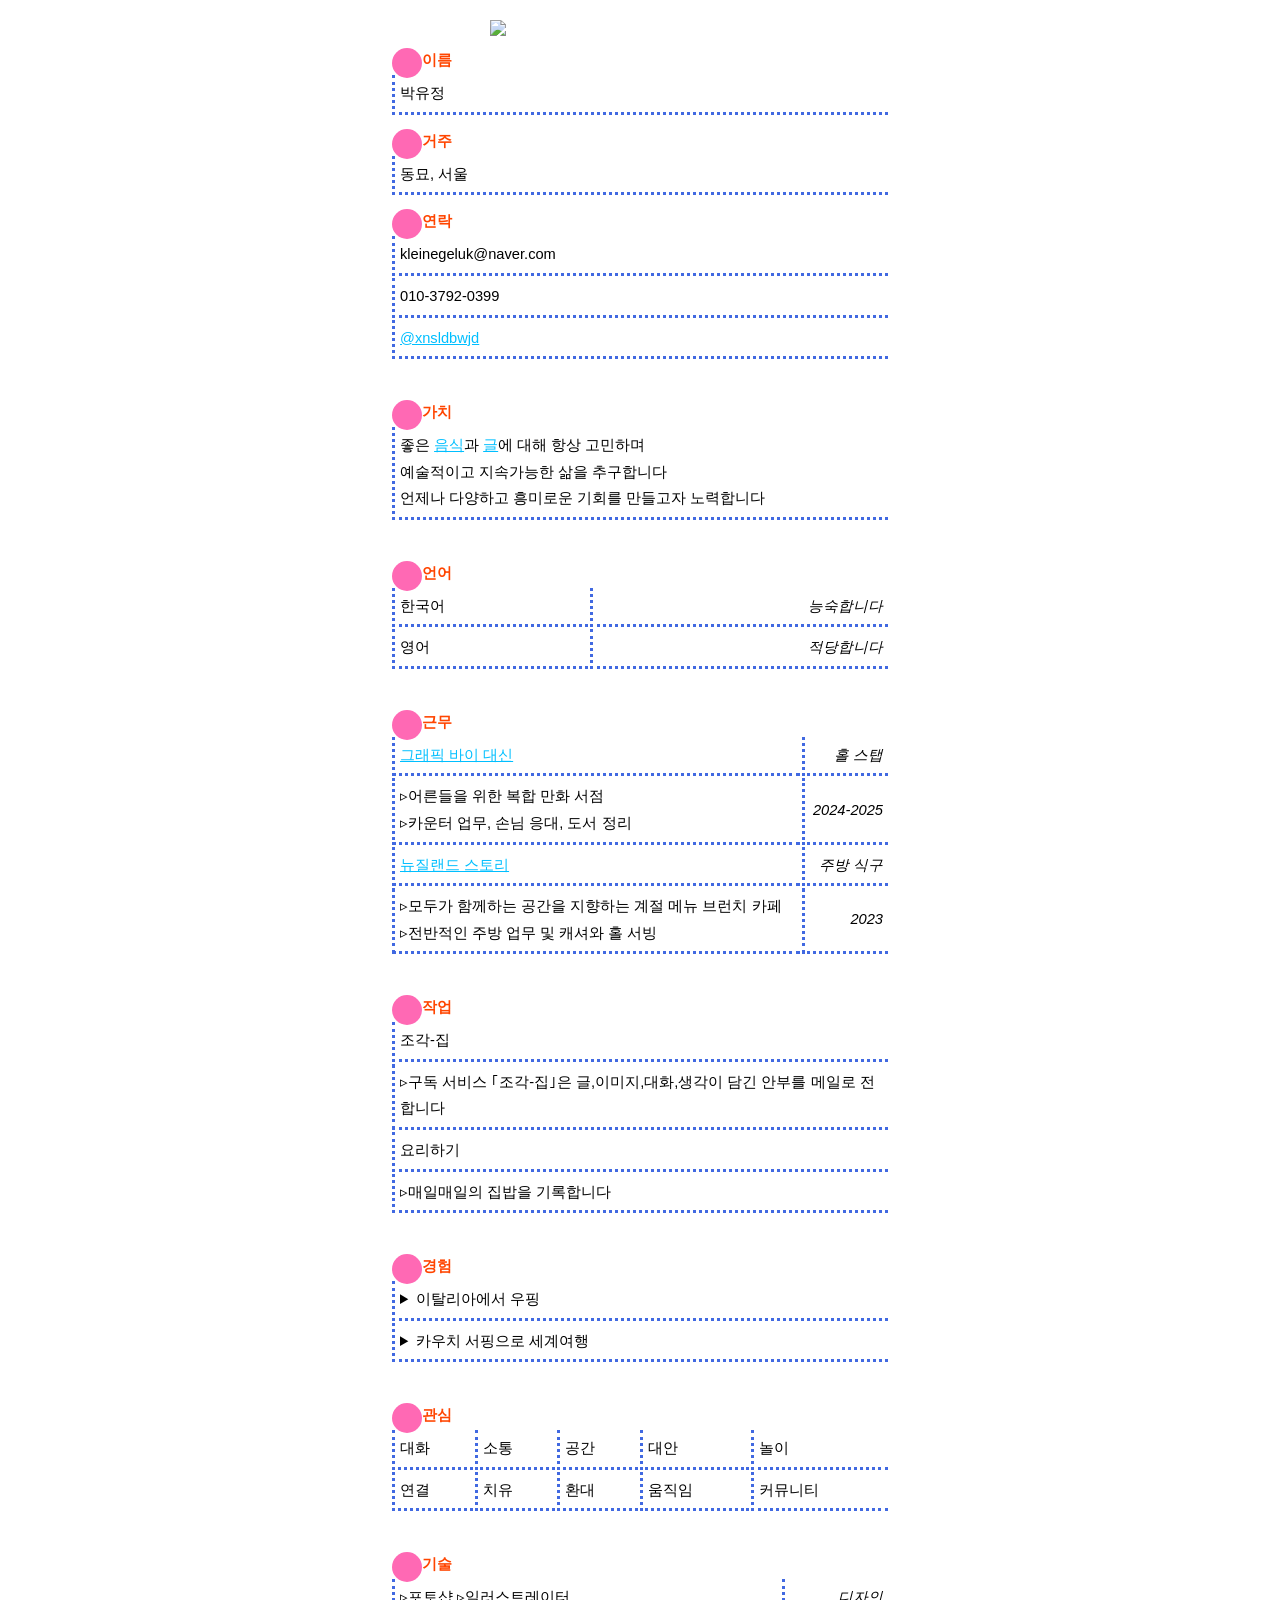
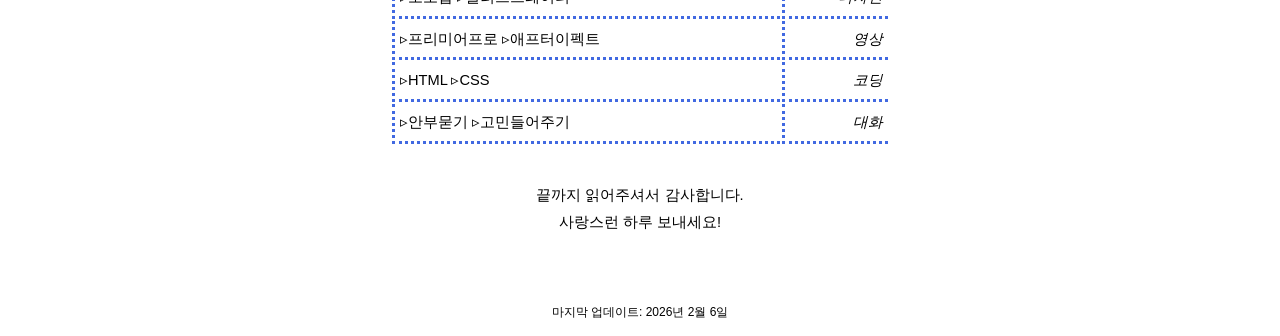
==== index.html @ 6b6a1384 "Add files via upload" ====
<!DOCTYPE html>
        <html>
        <head>
          <meta charset="utf-8">
          <title>CV</title>
          <meta name="description" content="설명">
          <meta name="keywords" content="키워드1, 키워드2">
          <meta property="og:image" content="">
          <meta name="viewport" content="width=device-width, user-scalable=no">
          <link rel="stylesheet" href="style.css">
          <link rel="icon" type="image/png" href="">

        </head>
        <body>

            <img src="https://images.are.na/[base64]">

            <table>
             <thead>
              <th>이름</th>
            </thead>

            <tbody>
              <tr>
                <td>박유정</td></tr>
              </tbody>
            </table>


            <table>
              <thead>
                <th>거주</th>
              </thead>

              <tbody>
                <tr>
                  <td>동묘, 서울</td>
                </tr>
              </tbody>
            </table>

            <table>
             <thead>
              <th>연락</th>
            </thead>

            <tbody>
              <tr>
                <td>kleinegeluk@naver.com</td>
              </tr>
              <tr>
                <td>
                  010-3792-0399
                </td>
              </tr>
              <tr>
                <td><a class="click" href="https://www.instagram.com/xnsldbwjd/">
                @xnsldbwjd</a>
              </td>
            </tr>
          </tbody>
        </table>

        <br>

        <table>
          <thead>
            <th>가치</th>
          </thead>

          <tbody>
            <tr>
              <td>좋은 <a class="click" href="https://www.instagram.com/piecehaus/">음식</a>과 <a class="click" href="https://www.instagram.com/aptx2001/">글</a>에 대해 항상 고민하며<br>
                예술적이고 지속가능한 삶을  추구합니다<br>
              언제나 다양하고 흥미로운 기회를 만들고자 노력합니다</td>
            </tr>
          </tbody>
        </table>

        <br>

        <table>
          <thead>
            <th colspan="2">언어</th>
          </thead>

          <tbody>
            <tr>
              <td>한국어</td>
              <td class="right">능숙합니다</td>
            </tr>
            <tr>
              <td>영어</td>
              <td class="right">적당합니다</td>
            </tr>
          </tbody>
        </table>

        <br>

        <table>
          <thead>
            <th colspan="2">근무</th>
          </thead>

          <tbody>
            <tr>
              <td><a class="click" href="https://map.naver.com/p/entry/place/1706923553?placePath=/home?entry=plt&from=map&fromPanelNum=1&additionalHeight=76&timestamp=202602101320&locale=ko&svcName=map_pcv5&from=map&fromPanelNum=1&additionalHeight=76&timestamp=202601312250&locale=ko&svcName=map_pcv5&searchType=place&lng=127.1438973&lat=37.4778747&c=15.00,0,0,0,dh">그래픽 바이 대신</a></td>
              <td class="right">홀 스탭</td>
            </tr>
            <tr>
              <td>▹어른들을 위한 복합 만화 서점
                <br>▹카운터 업무, 손님 응대, 도서 정리</td>
                <td class="right">2024-2025</td>       
              </tr>

              <tr>
                <td><a class="click" href="https://map.naver.com/p/search/%EB%89%B4%EC%A7%88%EB%9E%9C%EB%93%9C%EC%8A%A4%ED%86%A0%EB%A6%AC?c=15.00,0,0,0,dh"> 뉴질랜드 스토리</a></td>
                <td class="right">주방 식구</td>
              </tr>
              <tr>
                <td>▹모두가 함께하는 공간을 지향하는 계절 메뉴 브런치 카페<br>▹전반적인 주방 업무 및 캐셔와 홀 서빙</td>
                <td class="right">2023</td>       
              </tr>
            </tbody>
          </table>

          <br>

          <table>
            <thead>
              <th colspan="2">작업</th>
            </thead>

            <tbody>
              <tr>
                <td>조각-집</td>
              </tr>
              <tr>
                <td>▹구독 서비스 ｢조각-집｣은 글,이미지,대화,생각이 담긴 안부를 메일로 전합니다
                </td>   
                </tr>

                <tr>
                  <td>요리하기</td>
                </tr>
                <tr>
                  <td>▹매일매일의 집밥을 기록합니다</td>   
                  </tr>
                </tbody>
              </table>

              <br>

              <table>
                <thead>
                  <th>경험</th>
                </thead>

                <tbody>
                  <tr>
                    <td class="click">
                      <details>
                        <summary>이탈리아에서 우핑</summary>
                        <p>우프(Wwoof)는 ‘World Wide Opportunities
                        on Organic Farms’의 약자로, 유기농가 및 친환경적인 삶을 추구하며 전 세계 곳곳의 농가와 자원봉사자를 연결하는 비영리 단체입니다</p>
                        <p>이탈리아의 작은 산간 마을에서 2주간 지내며
                          엔리카 할머니와 함께 유기농 텃밭을 일구고,
                        과일을 재배하고, 마을 여름 축제 준비를 도왔습니다</p>
                        <p>매 끼니 채소를 기반으로 한 아시아 음식을 할머니께
                          보여드렸는데, 자국과는 다른 시각으로 식재료를
                          바라보고 건강하게 활용하는 동양의 요리법에 매번
                        감탄을 하신 모습이 기억에 남습니다</p>
                      </details>
                    </td>
                  </tr>

                  <tr>
                    <td class="click">
                      <details>
                        <summary>카우치 서핑으로 세계여행</summary>
                        <p>카우치 서핑은 현지인의 집에 있는 소파(Couch)에서
                        잠을 청하며 세계를 여행하는 하나의 방식입니다</p>
                        <p>아이슬란드에서의 공부를 마치고
                          네 달간 세계를 여행하며 제가 경험하고자 했던 것은
                          인종, 나이, 성별에 관계없이 세계인들과 연결감을
                          느끼는 것이었습니다
                        </p>
                        <p>뉴욕, LA, 런던, 브리스톨, 베를린, 로마, 제노바 그리고 파리에서 카우치 서핑의 경험을 통해 경제적인 이득보다
                          대가 없는 베풂, 물질적 풍요보다는 사람과 사람 간의
                          순환적인 관계 맺기에 가치를 두는 사람들과 함께 시간을
                        보내며 제 삶에서의 가치관을 정립할 수 있었습니다</p>
                      </details></td>
                    </tr>

                  </tbody>
                </table>

                <br>

                <table>
                  <thead>
                    <th colspan="4">관심</th>
                  </thead>

                  <tbody>
                    <tr>
                      <td>대화</td>
                      <td>소통</td>
                      <td>공간</td>
                      <td>대안</td>
                      <td>놀이</td>
                    </tr>

                    <tr>
                      <td>연결</td>
                      <td>치유</td>
                      <td>환대</td>
                      <td>움직임</td>
                      <td>커뮤니티</td>
                    </tr>

                  </tbody>
                </table>

                <br>

                <table>
                  <thead>
                    <th colspan="5">기술</th>
                  </thead>

                  <tbody>
                    <tr>
                      <td>▹포토샵 ▹일러스트레이터</td>
                      <td class="right">디자인</td>
                    </tr>
                    <tr>
                      <td>▹프리미어프로 ▹애프터이펙트</td>
                      <td class="right">영상</td>
                    </tr>
                    <tr>
                      <td>▹HTML ▹CSS</td>
                      <td class="right">코딩</td>
                    </tr>
                    <tr>
                      <td>▹안부묻기 ▹고민들어주기</td>
                      <td class="right">대화</td>
                    </tr>
                  </tbody>
                </table>

                <br>

                <p class="p2">끝까지 읽어주셔서 감사합니다.<br>사랑스런 하루 보내세요!</p>

                <br><br>

                <footer>마지막 업데이트: 2026년 2월 6일</footer>

            </body>
            </html>
---- style.css ----
* {
  margin: 0;
  padding: 0;
  box-sizing: border-box;
}

body {
  margin-top: 20px;
  font-family: sans-serif;
  font-size: 11pt;
  line-height: 20pt;
}

h1 {
  text-align: center;
  font-size: 13pt;
}

p {
  margin-top: 10px;
}

.p2 {
  text-align: center;
}

table {
  width: 500px;
  margin: auto;
  margin-top: 10px;
  text-align: left;
}

td {
  border-bottom: 3px dotted royalblue;
  border-left: 3px dotted royalblue;
  border-collapse: collapse;
  padding: 5px;
}

th {
  border-left: 30px dotted hotpink;
  line-height: 25px;
  font-weight: bold;
  color: orangered;
}

li {
  margin-left: 20px;
}

footer {
  font-size: 9pt;
  margin: 10px;
  text-align: center;
}

a {
  color: deepskyblue;
}

a:visited {
  color: royalblue;
}

img {
  width: 300px;
  display: block;
  margin: auto;
}

.right {
  text-align: right;
  font-style: italic;
}


.click:hover {
  background-color: DeepSkyBlue;
  color: white;
}


@media screen and (max-width: 704px) {

}
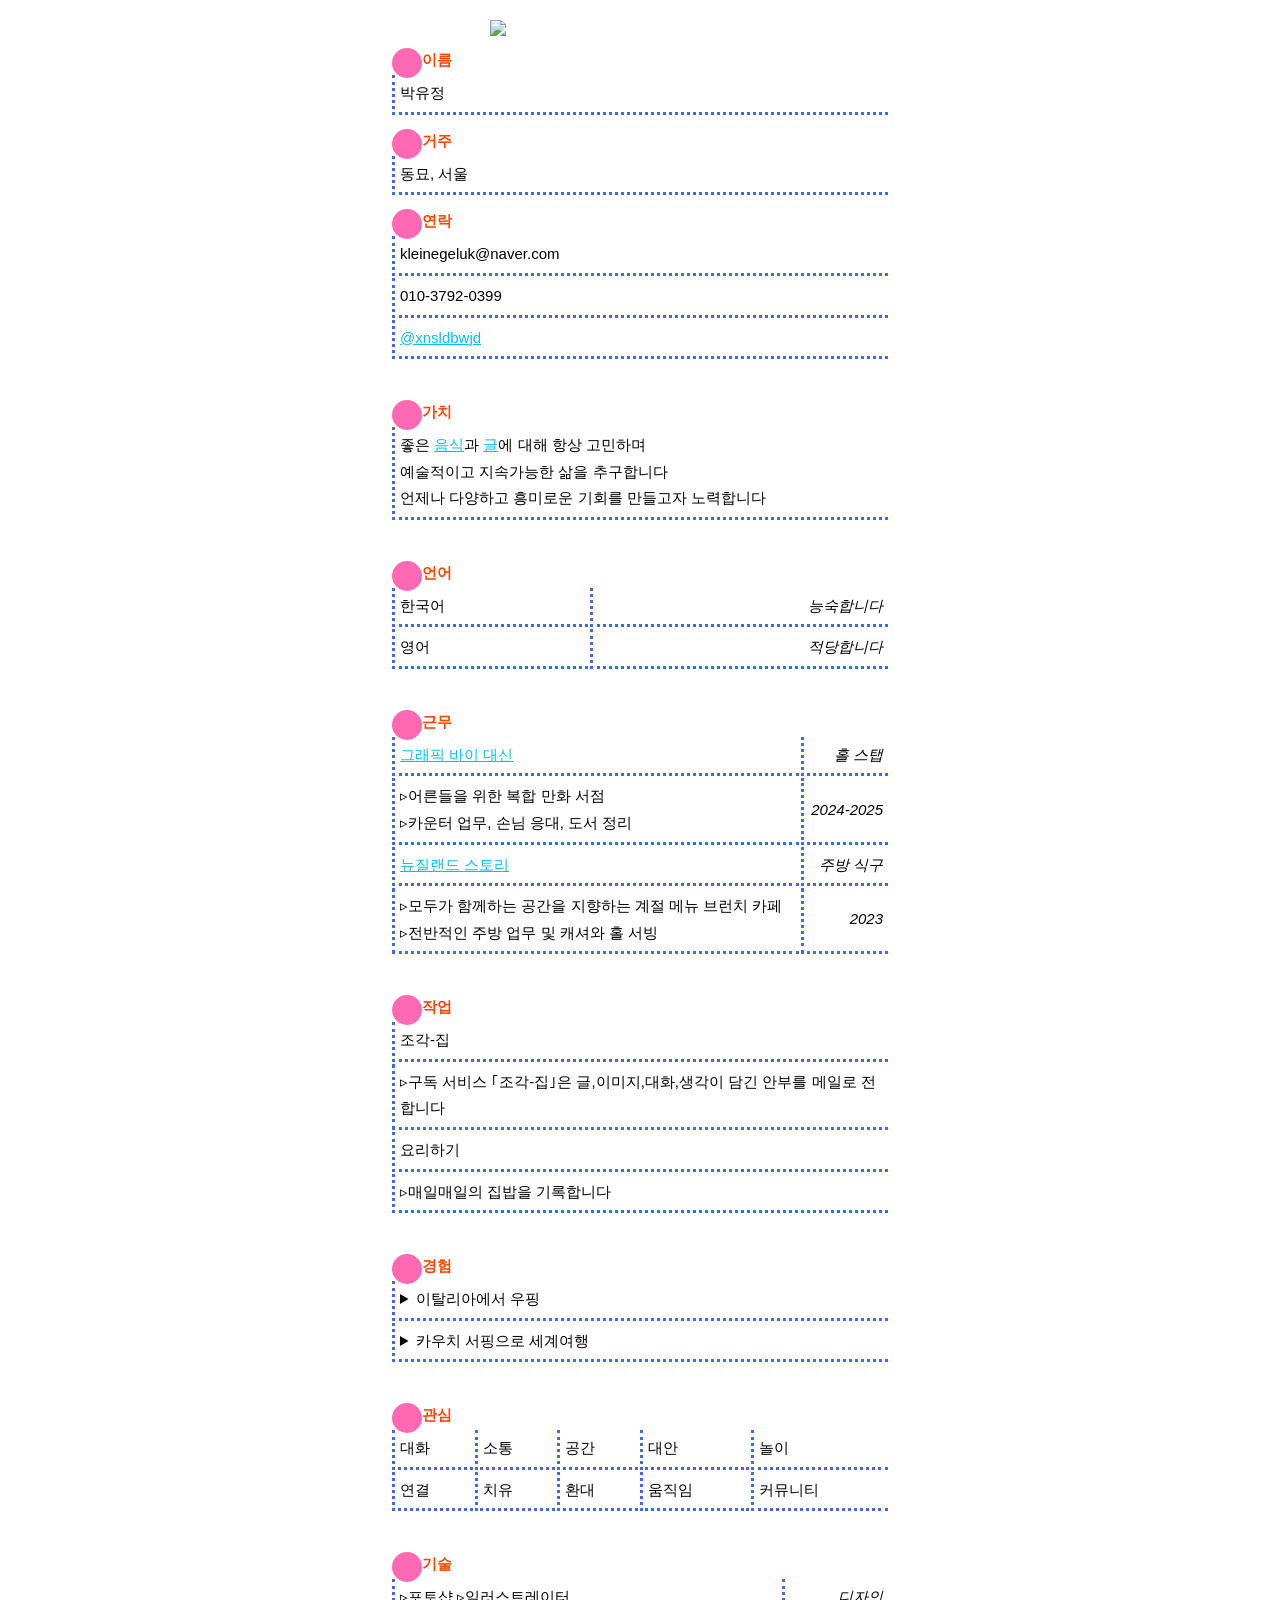
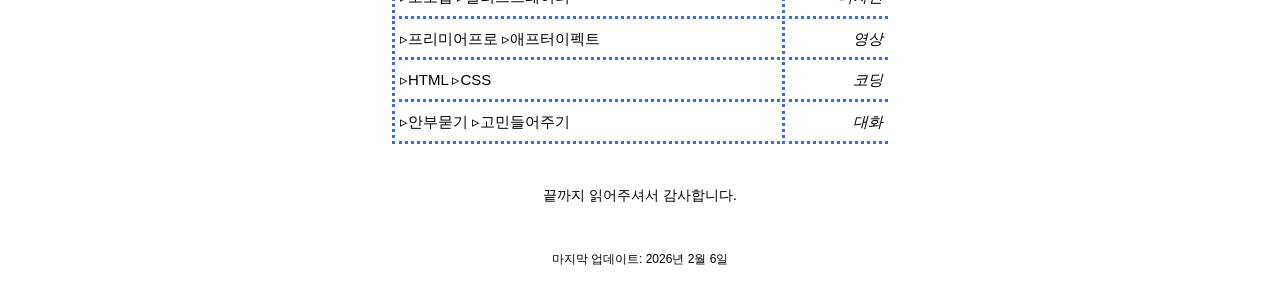
==== commit 7f435c33: "Add files via upload" ====
--- a/index.html
+++ b/index.html
@@ -252,9 +252,9 @@
 
                 <br>
 
-                <p class="p2">끝까지 읽어주셔서 감사합니다.<br>사랑스런 하루 보내세요!</p>
-
-                <br><br>
+                <p class="p2">끝까지 읽어주셔서 감사합니다.</p>
+
+                <br>
 
                 <footer>마지막 업데이트: 2026년 2월 6일</footer>
 
--- a/style.css
+++ b/style.css
@@ -22,6 +22,7 @@
 
 .p2 {
   text-align: center;
+  font-size: 14px;
 }
 
 table {
@@ -36,6 +37,8 @@
   border-left: 3px dotted royalblue;
   border-collapse: collapse;
   padding: 5px;
+  font-size: 15px;
+  list-style: none;
 }
 
 th {
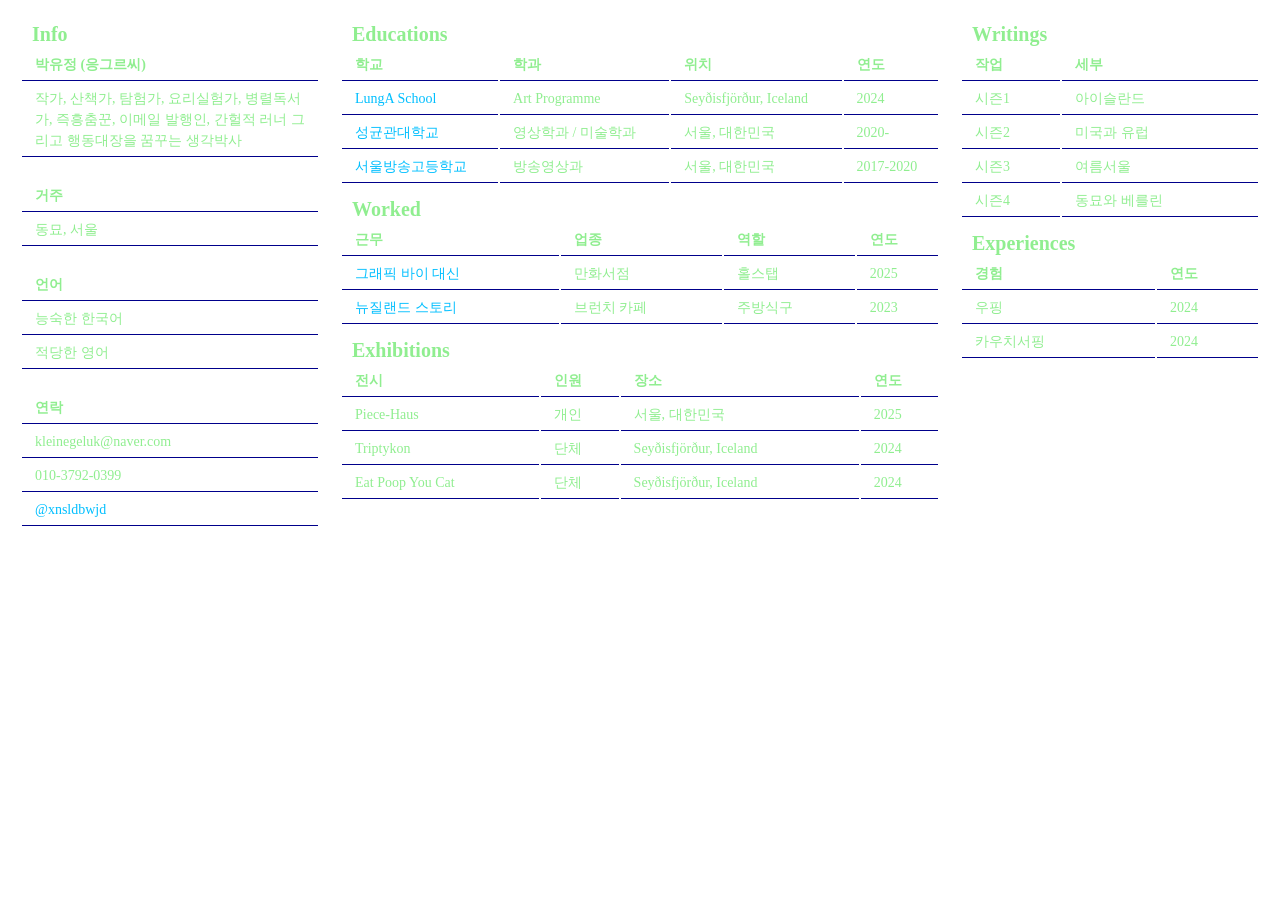
==== commit 03f0a71a: "Add files via upload" ====
--- a/index.html
+++ b/index.html
@@ -1,262 +1,288 @@
-        <!DOCTYPE html>
-        <html>
-        <head>
-          <meta charset="utf-8">
-          <title>CV</title>
-          <meta name="description" content="설명">
-          <meta name="keywords" content="키워드1, 키워드2">
-          <meta property="og:image" content="">
-          <meta name="viewport" content="width=device-width, user-scalable=no">
-          <link rel="stylesheet" href="style.css">
-          <link rel="icon" type="image/png" href="">
-
-        </head>
-        <body>
-
-            <img src="https://images.are.na/[base64]">
-
-            <table>
-             <thead>
-              <th>이름</th>
-            </thead>
-
-            <tbody>
-              <tr>
-                <td>박유정</td></tr>
-              </tbody>
-            </table>
-
-
-            <table>
-              <thead>
-                <th>거주</th>
-              </thead>
-
-              <tbody>
-                <tr>
-                  <td>동묘, 서울</td>
-                </tr>
-              </tbody>
-            </table>
-
-            <table>
-             <thead>
-              <th>연락</th>
-            </thead>
-
-            <tbody>
-              <tr>
-                <td>kleinegeluk@naver.com</td>
-              </tr>
-              <tr>
-                <td>
-                  010-3792-0399
-                </td>
-              </tr>
-              <tr>
-                <td><a class="click" href="https://www.instagram.com/xnsldbwjd/">
-                @xnsldbwjd</a>
-              </td>
-            </tr>
-          </tbody>
-        </table>
-
-        <br>
-
-        <table>
-          <thead>
-            <th>가치</th>
-          </thead>
-
-          <tbody>
-            <tr>
-              <td>좋은 <a class="click" href="https://www.instagram.com/piecehaus/">음식</a>과 <a class="click" href="https://www.instagram.com/aptx2001/">글</a>에 대해 항상 고민하며<br>
-                예술적이고 지속가능한 삶을  추구합니다<br>
-              언제나 다양하고 흥미로운 기회를 만들고자 노력합니다</td>
-            </tr>
-          </tbody>
-        </table>
-
-        <br>
-
-        <table>
-          <thead>
-            <th colspan="2">언어</th>
-          </thead>
-
-          <tbody>
-            <tr>
-              <td>한국어</td>
-              <td class="right">능숙합니다</td>
-            </tr>
-            <tr>
-              <td>영어</td>
-              <td class="right">적당합니다</td>
-            </tr>
-          </tbody>
-        </table>
-
-        <br>
-
-        <table>
-          <thead>
-            <th colspan="2">근무</th>
-          </thead>
-
-          <tbody>
-            <tr>
-              <td><a class="click" href="https://map.naver.com/p/entry/place/1706923553?placePath=/home?entry=plt&from=map&fromPanelNum=1&additionalHeight=76&timestamp=202602101320&locale=ko&svcName=map_pcv5&from=map&fromPanelNum=1&additionalHeight=76&timestamp=202601312250&locale=ko&svcName=map_pcv5&searchType=place&lng=127.1438973&lat=37.4778747&c=15.00,0,0,0,dh">그래픽 바이 대신</a></td>
-              <td class="right">홀 스탭</td>
-            </tr>
-            <tr>
-              <td>▹어른들을 위한 복합 만화 서점
-                <br>▹카운터 업무, 손님 응대, 도서 정리</td>
-                <td class="right">2024-2025</td>       
-              </tr>
-
-              <tr>
-                <td><a class="click" href="https://map.naver.com/p/search/%EB%89%B4%EC%A7%88%EB%9E%9C%EB%93%9C%EC%8A%A4%ED%86%A0%EB%A6%AC?c=15.00,0,0,0,dh"> 뉴질랜드 스토리</a></td>
-                <td class="right">주방 식구</td>
-              </tr>
-              <tr>
-                <td>▹모두가 함께하는 공간을 지향하는 계절 메뉴 브런치 카페<br>▹전반적인 주방 업무 및 캐셔와 홀 서빙</td>
-                <td class="right">2023</td>       
-              </tr>
-            </tbody>
-          </table>
-
-          <br>
-
-          <table>
-            <thead>
-              <th colspan="2">작업</th>
-            </thead>
-
-            <tbody>
-              <tr>
-                <td>조각-집</td>
-              </tr>
-              <tr>
-                <td>▹구독 서비스 ｢조각-집｣은 글,이미지,대화,생각이 담긴 안부를 메일로 전합니다
-                </td>   
-                </tr>
-
-                <tr>
-                  <td>요리하기</td>
-                </tr>
-                <tr>
-                  <td>▹매일매일의 집밥을 기록합니다</td>   
-                  </tr>
-                </tbody>
-              </table>
-
-              <br>
-
-              <table>
-                <thead>
-                  <th>경험</th>
-                </thead>
-
-                <tbody>
-                  <tr>
-                    <td class="click">
-                      <details>
-                        <summary>이탈리아에서 우핑</summary>
-                        <p>우프(Wwoof)는 ‘World Wide Opportunities
-                        on Organic Farms’의 약자로, 유기농가 및 친환경적인 삶을 추구하며 전 세계 곳곳의 농가와 자원봉사자를 연결하는 비영리 단체입니다</p>
-                        <p>이탈리아의 작은 산간 마을에서 2주간 지내며
-                          엔리카 할머니와 함께 유기농 텃밭을 일구고,
-                        과일을 재배하고, 마을 여름 축제 준비를 도왔습니다</p>
-                        <p>매 끼니 채소를 기반으로 한 아시아 음식을 할머니께
-                          보여드렸는데, 자국과는 다른 시각으로 식재료를
-                          바라보고 건강하게 활용하는 동양의 요리법에 매번
-                        감탄을 하신 모습이 기억에 남습니다</p>
-                      </details>
-                    </td>
-                  </tr>
-
-                  <tr>
-                    <td class="click">
-                      <details>
-                        <summary>카우치 서핑으로 세계여행</summary>
-                        <p>카우치 서핑은 현지인의 집에 있는 소파(Couch)에서
-                        잠을 청하며 세계를 여행하는 하나의 방식입니다</p>
-                        <p>아이슬란드에서의 공부를 마치고
-                          네 달간 세계를 여행하며 제가 경험하고자 했던 것은
-                          인종, 나이, 성별에 관계없이 세계인들과 연결감을
-                          느끼는 것이었습니다
-                        </p>
-                        <p>뉴욕, LA, 런던, 브리스톨, 베를린, 로마, 제노바 그리고 파리에서 카우치 서핑의 경험을 통해 경제적인 이득보다
-                          대가 없는 베풂, 물질적 풍요보다는 사람과 사람 간의
-                          순환적인 관계 맺기에 가치를 두는 사람들과 함께 시간을
-                        보내며 제 삶에서의 가치관을 정립할 수 있었습니다</p>
-                      </details></td>
-                    </tr>
-
-                  </tbody>
-                </table>
-
-                <br>
-
-                <table>
-                  <thead>
-                    <th colspan="4">관심</th>
-                  </thead>
-
-                  <tbody>
-                    <tr>
-                      <td>대화</td>
-                      <td>소통</td>
-                      <td>공간</td>
-                      <td>대안</td>
-                      <td>놀이</td>
-                    </tr>
-
-                    <tr>
-                      <td>연결</td>
-                      <td>치유</td>
-                      <td>환대</td>
-                      <td>움직임</td>
-                      <td>커뮤니티</td>
-                    </tr>
-
-                  </tbody>
-                </table>
-
-                <br>
-
-                <table>
-                  <thead>
-                    <th colspan="5">기술</th>
-                  </thead>
-
-                  <tbody>
-                    <tr>
-                      <td>▹포토샵 ▹일러스트레이터</td>
-                      <td class="right">디자인</td>
-                    </tr>
-                    <tr>
-                      <td>▹프리미어프로 ▹애프터이펙트</td>
-                      <td class="right">영상</td>
-                    </tr>
-                    <tr>
-                      <td>▹HTML ▹CSS</td>
-                      <td class="right">코딩</td>
-                    </tr>
-                    <tr>
-                      <td>▹안부묻기 ▹고민들어주기</td>
-                      <td class="right">대화</td>
-                    </tr>
-                  </tbody>
-                </table>
-
-                <br>
-
-                <p class="p2">끝까지 읽어주셔서 감사합니다.</p>
-
-                <br>
-
-                <footer>마지막 업데이트: 2026년 2월 6일</footer>
-
-            </body>
-            </html>+<!DOCTYPE html>
+<html>
+<head>
+<meta charset="utf-8">
+<title>CV</title>
+<meta name="description" content="설명">
+<meta name="keywords" content="키워드1, 키워드2">
+<meta property="og:image" content="">
+<meta name="viewport" content="width=device-width, user-scalable=no">
+<link rel="stylesheet" href="style.css">
+<link rel="icon" type="image/png" href="">
+</head>
+
+<body>
+
+<!--<div class="bg-video">
+<video class="bg-video__content" autoplay muted loop>
+  <source src="https://attachments.are.na/43748799/00027f2a1a9f76fadf2481157d3ecc4c.mov?1771522492" type="video/mp4"/>
+</video>
+</div>-->
+
+<div class="wrapper">
+
+
+<!--<div class="section">
+<div class="content">
+<table id="info">
+<tbody>
+<tr class="bold">
+  <td>박유정</td>
+</tr>
+<tr>
+	<td>응그르씨는 작가, 산책가, 탐험가, 요리실험가, 병렬독서가, 즉흥춤꾼, 이메일 발행인, 간헐적 러너 그리고 행동대장을 꿈꾸는 생각박사이다.</td>
+</tr>
+</tbody>
+</table>
+</div>
+</div>-->
+
+
+<div class="section">
+<div class="content">
+<table id="info">
+<thead>
+<th colspan="3">Info</th>
+</thead>
+<tbody>
+<tr>
+	<td class="bold">박유정 (응그르씨)</td>
+</tr>
+<tr>
+	<td>작가, 산책가, 탐험가, 요리실험가, 병렬독서가, 즉흥춤꾼, 
+	이메일 발행인, 간헐적 러너 그리고 행동대장을 꿈꾸는 생각박사 
+	</td>
+</tr>
+<tr class="bold">
+  <td><br>거주</td>
+</tr>
+<tr>
+	<td>동묘, 서울</td>
+</tr>
+<tr class="bold">
+  <td><br>언어</td>
+</tr>
+<tr>
+	<td>능숙한 한국어</td>
+</tr>
+<tr>
+<td>적당한 영어</td>
+</tr>
+<tr class="bold">
+  <td><br>연락</td>
+</tr>
+<tr>
+	<td>kleinegeluk@naver.com</td>
+</tr>
+<tr>
+	<td>010-3792-0399</td>
+</tr>
+<tr>
+	<td><a class="click" href="https://www.instagram.com/xnsldbwjd/">@xnsldbwjd</a></td>
+</tr>
+
+</tbody>
+</table>
+</div>
+</div>
+
+
+<div class="section">
+<div class="section">
+<div class="content">
+	<table id="education">
+<thead>
+  <th colspan="4">Educations</th>
+</thead>
+
+<tbody>
+	<tr class="bold">
+		<td>학교</td>
+		<td>학과</td>
+		<td>위치</td>
+		<td>연도</td>
+	</tr>
+  <tr>
+    <td><a class="click" href="https://www.lungaschool.is/en">LungA School</a></td>
+    <td>Art Programme</td>
+    <td>Seyðisfjörður, Iceland</td>
+    <td>2024</td>
+  </tr>
+
+    <tr>
+      <td><a class="click" href="https://www.skku.edu/skku/index.do"> 성균관대학교</a></td>
+      <td>영상학과 / 미술학과</td>
+      <td>서울, 대한민국</td>
+      <td>2020-</td>
+
+    <tr>
+      <td><a class="click" href="https://seb.sen.hs.kr/index.do"> 서울방송고등학교</a></td>
+      <td>방송영상과</td>
+      <td>서울, 대한민국</td>
+      <td>2017-2020</td> 
+    </tr>
+  </tbody>
+	</table>
+</div>
+</div>
+
+<div class="section">
+<div class="content">
+<table id="work">
+<thead>
+	<th colspan="4">Worked</th>
+</thead>
+<tbody>
+	<tr class="bold">
+		<td>근무</td>
+		<td>업종</td>
+		<td>역할</td>
+		<td>연도</td>
+	</tr>
+	<tr>
+		<td><a class="click" href="https://map.naver.com/p/entry/place/1706923553?placePath=/home?entry=plt&from=map&fromPanelNum=1&additionalHeight=76&timestamp=202602101320&locale=ko&svcName=map_pcv5&from=map&fromPanelNum=1&additionalHeight=76&timestamp=202601312250&locale=ko&svcName=map_pcv5&searchType=place&lng=127.1438973&lat=37.4778747&c=15.00,0,0,0,dh">그래픽 바이 대신</a></td>
+		<td>만화서점</td>
+		<td>홀스탭</td>
+		<td>2025</td>
+	</tr>
+	<tr>
+		<td><a class="click" href="https://map.naver.com/p/search/%EB%89%B4%EC%A7%88%EB%9E%9C%EB%93%9C%EC%8A%A4%ED%86%A0%EB%A6%AC?c=15.00,0,0,0,dh"> 뉴질랜드 스토리</a></td>
+		<td>브런치 카페</td>
+		<td>주방식구</td>
+		<td>2023</td>
+	</tr>
+</tbody>
+</table>
+</div>	
+</div>
+
+
+<div class="content">
+<table id="exhibition">
+<thead>
+<th colspan="4">Exhibitions</th>
+</thead>
+<tbody>
+<tr class="bold">
+  <td>전시</td>
+  <td>인원</td>
+  <td>장소</td>
+  <td>연도</td>
+</tr>
+<tr>
+  <td>Piece-Haus</td>
+  <td>개인</td>
+  <td>서울, 대한민국</td>
+  <td>2025</td>
+</tr>
+<tr>
+  <td>Triptykon</td>
+  <td>단체</td>
+  <td>Seyðisfjörður, Iceland</td>
+  <td>2024</td>
+</tr>
+<tr>
+  <td>Eat Poop You Cat</td>
+  <td>단체</td>
+  <td>Seyðisfjörður, Iceland</td>
+  <td>2024</td>
+</tr>
+
+</tbody>
+</table>
+</div>
+</div>
+
+<div class="section">
+<div class="section">
+<div class="content">
+<table id="write">
+<thead>
+<th colspan="3">Writings</th>
+</thead>	
+<tbody>
+<tr class="bold">
+	<td>작업</td>
+	<td>세부</td>
+</tr>
+<tr>
+	<td>시즌1</td>
+	<td>아이슬란드</td>
+</tr>
+<tr>
+	<td>시즌2</td>
+	<td>미국과 유럽</td>
+</tr>
+<tr>
+	<td>시즌3</td>
+	<td>여름서울</td>
+</tr>
+<tr>
+	<td>시즌4</td>
+	<td>동묘와 베를린</td>
+</tr>
+</tbody>
+</table>
+</div>
+</div>
+
+
+<div class="section">
+<div class="content">
+<table id="experience">
+<thead>
+<th colspan="2">Experiences</th>
+</thead>
+<tbody>
+<tr class="bold">
+  <td>경험</td>
+  <td>연도</td>
+</tr>
+<tr>
+  <td>우핑</td>
+  <td>2024</td>
+</tr>
+<tr>
+  <td>카우치서핑</td>
+  <td>2024</td>
+</tr>
+</tbody>
+</table>
+</div>
+</div>
+
+</div>
+
+
+
+
+<!--
+<div class="section">
+<div class="content">
+<table id="experience">
+<thead>
+<th colspan="2">Language</th>
+</thead>
+<tbody>
+<tr class="bold">
+  <td>언어</td>
+  <td>숙련도</td>
+</tr>
+<tr>
+  <td>한국어</td>
+  <td>능숙합니다</td>
+</tr>
+<tr>
+  <td>영어</td>
+  <td>적당합니다</td>
+</tr>
+</tbody>
+</table>
+</div>
+</div>-->
+
+</div>
+
+
+</body>
+</html>
--- a/style.css
+++ b/style.css
@@ -4,72 +4,114 @@
   box-sizing: border-box;
 }
 
+
 body {
-  margin-top: 20px;
-  font-family: sans-serif;
-  font-size: 11pt;
-  line-height: 20pt;
+  font-family: "Avenir";
+  font-size: 15pt;
+  color: lightgreen;
+  line-height: 18pt;
+  text-align: left;
+  background-image: url("https://d2w9rnfcy7mm78.cloudfront.net/43741714/original_1186b8f9703f110cfa4ad9c5343ff6d5.jpg?1771510758?bc=0");
+  background-size: auto;
+  background-repeat: no-repeat;
 }
 
 h1 {
-  text-align: center;
-  font-size: 13pt;
+  padding: 20px;
+  font-size: 15px;
+  font-weight: 300;
+  line-height: 1.5;
+  color: white;
 }
 
 p {
   margin-top: 10px;
 }
 
+/*.bg-video {
+  position: absolute;
+  top: 0;
+  left: 0;
+  height: 100%;
+  width: 100%;
+  z-index: -1;
+  opacity: 100;
+}
+
+.bg-video__content {
+  height: 100%;
+  width: 100%;
+  object-fit: cover;
+}*/
+
 .p2 {
   text-align: center;
   font-size: 14px;
 }
 
+.bold {
+  font-weight: bold;
+}
+
+.white {
+  color: transparent;
+}
+
+.wrapper {
+    display: grid; /*.grid였음*/
+    position: absolute;
+    top: 20px;
+    left: 0;
+    right: 0;
+    bottom: 20px;
+    grid-template-columns: 1fr 2fr 1fr;
+    gap: 20px;
+    padding: 0 20px;
+}
+
+.section {
+  display: flex;
+  flex-direction: column;
+  margin-bottom: 10px;
+}
+
+.title {
+  color: white;
+  background-color: lightgreen;
+}
+
 table {
-  width: 500px;
+  width: 100%;
   margin: auto;
-  margin-top: 10px;
-  text-align: left;
+  text-align: left;;
 }
 
 td {
-  border-bottom: 3px dotted royalblue;
-  border-left: 3px dotted royalblue;
+  border-bottom: 1px solid darkblue;
   border-collapse: collapse;
   padding: 5px;
-  font-size: 15px;
-  list-style: none;
+  line-height: 1.5;
+  font-size: 14px;
+  padding-left: 13px;
 }
 
 th {
-  border-left: 30px dotted hotpink;
+  padding-left: 10px;
   line-height: 25px;
   font-weight: bold;
-  color: orangered;
 }
 
 li {
   margin-left: 20px;
 }
 
-footer {
-  font-size: 9pt;
-  margin: 10px;
-  text-align: center;
-}
-
 a {
+  text-decoration: none;
   color: deepskyblue;
 }
 
 a:visited {
-  color: royalblue;
-}
-
-img {
-  width: 300px;
-  display: block;
-  margin: auto;
+  color: deepskyblue;
 }
 
 .right {
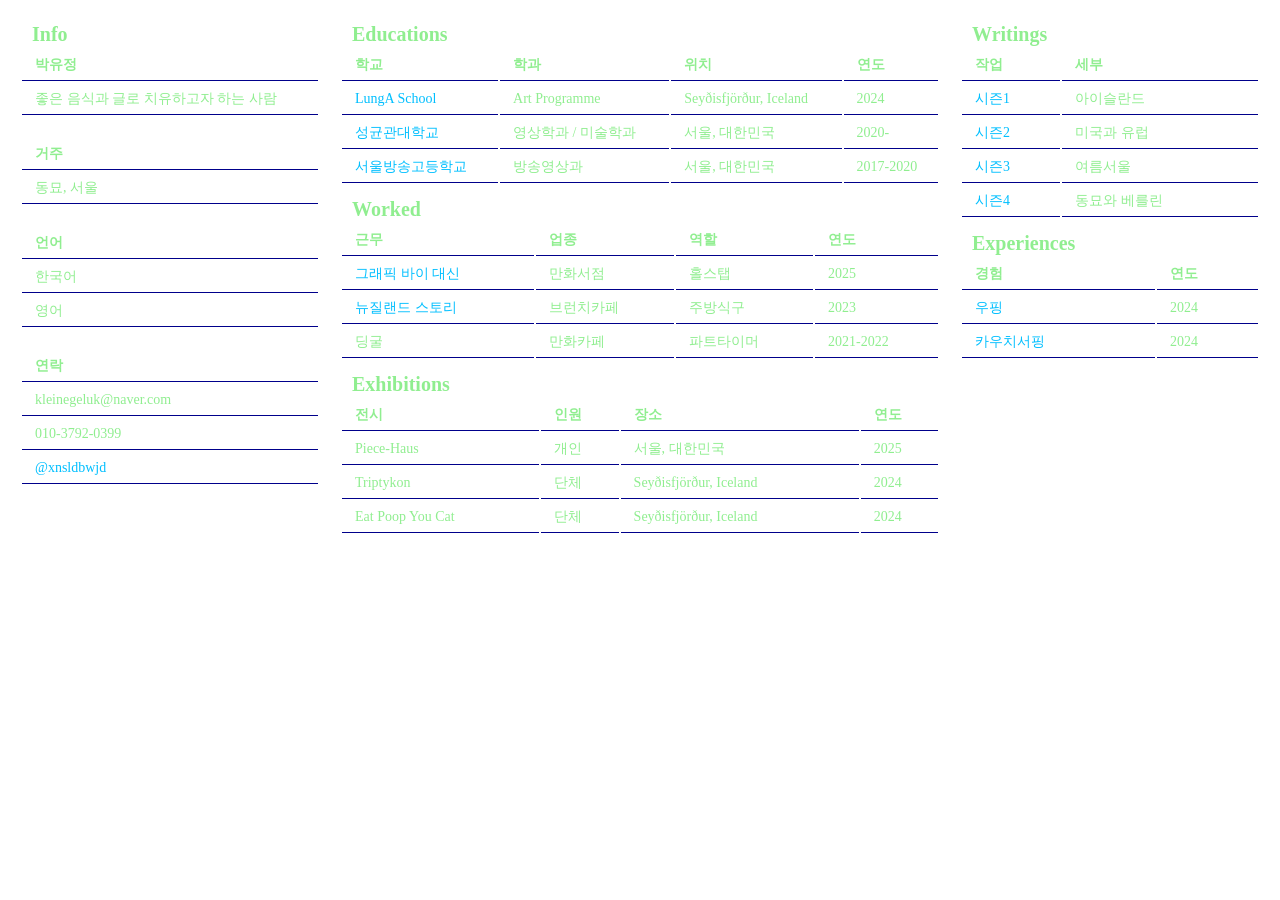
==== commit b9c8067c: "Add files via upload" ====
--- a/index.html
+++ b/index.html
@@ -46,12 +46,15 @@
 </thead>
 <tbody>
 <tr>
-	<td class="bold">박유정 (응그르씨)</td>
-</tr>
-<tr>
+	<td class="bold">박유정</td>
+</tr>
+<tr>
+	<td>좋은 음식과 글로 치유하고자 하는 사람</td>
+<!--
 	<td>작가, 산책가, 탐험가, 요리실험가, 병렬독서가, 즉흥춤꾼, 
 	이메일 발행인, 간헐적 러너 그리고 행동대장을 꿈꾸는 생각박사 
 	</td>
+	-->
 </tr>
 <tr class="bold">
   <td><br>거주</td>
@@ -63,11 +66,12 @@
   <td><br>언어</td>
 </tr>
 <tr>
-	<td>능숙한 한국어</td>
-</tr>
-<tr>
-<td>적당한 영어</td>
-</tr>
+	<td>한국어</td>
+</tr>
+<tr>
+<td>영어</td>
+</tr>
+
 <tr class="bold">
   <td><br>연락</td>
 </tr>
@@ -147,9 +151,15 @@
 	</tr>
 	<tr>
 		<td><a class="click" href="https://map.naver.com/p/search/%EB%89%B4%EC%A7%88%EB%9E%9C%EB%93%9C%EC%8A%A4%ED%86%A0%EB%A6%AC?c=15.00,0,0,0,dh"> 뉴질랜드 스토리</a></td>
-		<td>브런치 카페</td>
+		<td>브런치카페</td>
 		<td>주방식구</td>
 		<td>2023</td>
+	</tr>
+	<tr>
+		<td>딩굴</td>
+		<td>만화카페</td>
+		<td>파트타이머</td>
+		<td>2021-2022</td>
 	</tr>
 </tbody>
 </table>
@@ -206,19 +216,19 @@
 	<td>세부</td>
 </tr>
 <tr>
-	<td>시즌1</td>
+	<td><a class="click" href="https://youtu.be/cEc7g40yEdI?si=mcyVb6TvK1X5WLAB">시즌1</a></td>
 	<td>아이슬란드</td>
 </tr>
 <tr>
-	<td>시즌2</td>
+	<td><a class="click" href="https://youtu.be/RMld2RpdgUk?si=tQM6PvvFtMtF_873">시즌2</a></td>
 	<td>미국과 유럽</td>
 </tr>
 <tr>
-	<td>시즌3</td>
+	<td><a class="click" href="https://youtu.be/UkYiW8CWC-M?si=KoKBom-Lx6vh5jK3">시즌3</a></td>
 	<td>여름서울</td>
 </tr>
 <tr>
-	<td>시즌4</td>
+	<td><a class="click" href="https://www.instagram.com/p/DT6pqnJEsPR/?utm_source=ig_web_copy_link&igsh=MzRlODBiNWFlZA==">시즌4</a></td>
 	<td>동묘와 베를린</td>
 </tr>
 </tbody>
@@ -239,11 +249,11 @@
   <td>연도</td>
 </tr>
 <tr>
-  <td>우핑</td>
-  <td>2024</td>
-</tr>
-<tr>
-  <td>카우치서핑</td>
+  <td><a class="click" href="https://stib.ee/0zQE">우핑</a></td>
+  <td>2024</td>
+</tr>
+<tr>
+  <td><a class="click" href="https://stib.ee/MW8E">카우치서핑</a></td>
   <td>2024</td>
 </tr>
 </tbody>
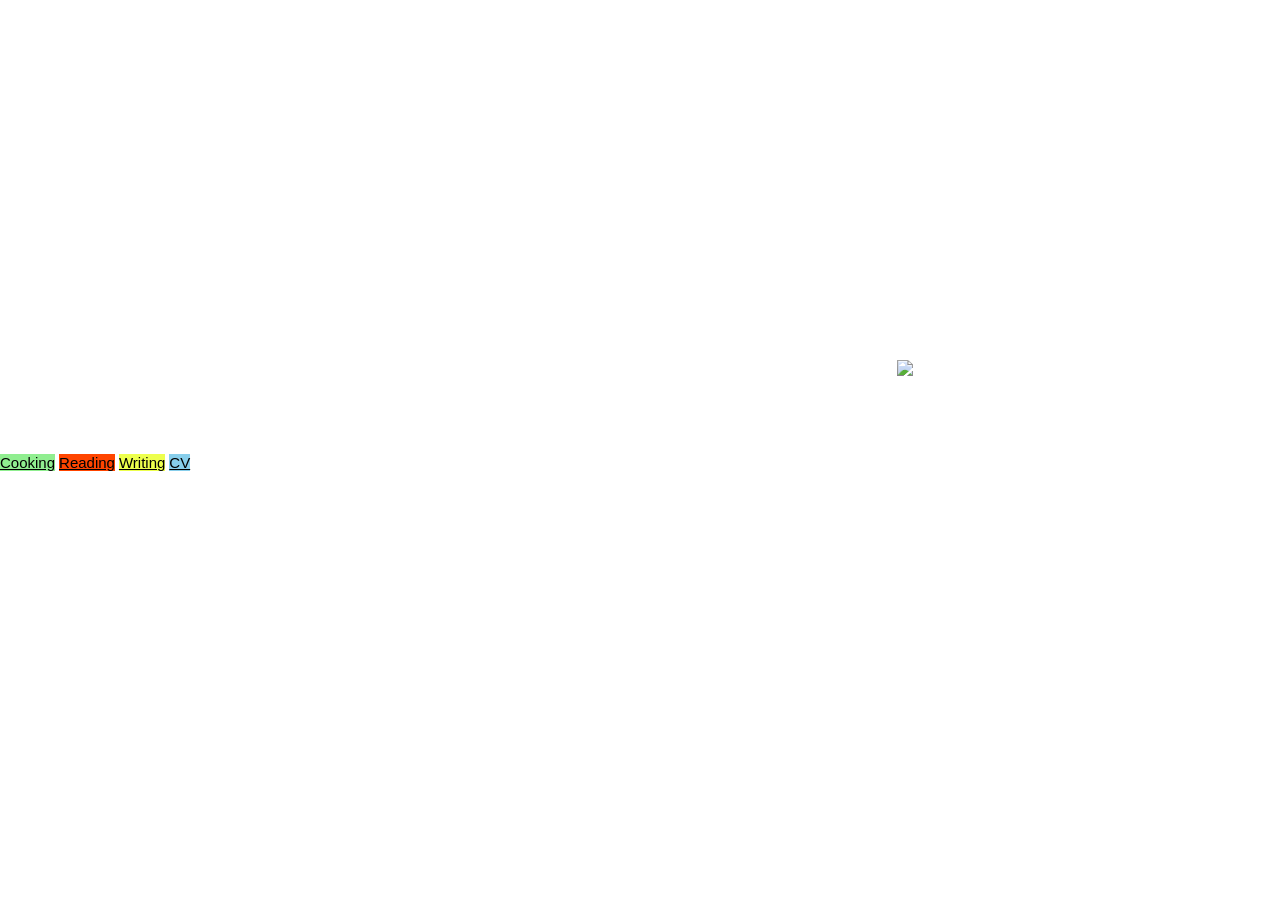
==== commit 3a2972b5: "Add files via upload" ====
--- a/index.html
+++ b/index.html
@@ -1,298 +1,45 @@
 <!DOCTYPE html>
 <html>
 <head>
-<meta charset="utf-8">
-<title>CV</title>
-<meta name="description" content="설명">
-<meta name="keywords" content="키워드1, 키워드2">
-<meta property="og:image" content="">
-<meta name="viewport" content="width=device-width, user-scalable=no">
-<link rel="stylesheet" href="style.css">
-<link rel="icon" type="image/png" href="">
+	<meta charset="utf-8">
+	<title>xnsldbwjd</title>
+	<meta name="description" content="설명">
+	<meta name="keywords" content="키워드1, 키워드2">
+	<meta property="og:image" content="">
+	<meta name="viewport" content="width=device-width, user-scalable=no">
+	<link rel="stylesheet" href="style.css">
+	<link rel="icon" type="image/png" href="">
 </head>
-
 <body>
 
-<!--<div class="bg-video">
-<video class="bg-video__content" autoplay muted loop>
-  <source src="https://attachments.are.na/43748799/00027f2a1a9f76fadf2481157d3ecc4c.mov?1771522492" type="video/mp4"/>
+
+<video autoplay muted loop>
+  <source src="https://attachments.are.na/43747416/89089e21d5bb98a22a1e567a5bbe9859.mov?1771520814"/>
 </video>
-</div>-->
 
-<div class="wrapper">
+<img src="https://d2w9rnfcy7mm78.cloudfront.net/43798261/original_93234bf201c3587b6f0faf4a4b9afee7.jpg?1771669765?bc=0">
 
+<br>
 
-<!--<div class="section">
-<div class="content">
-<table id="info">
-<tbody>
-<tr class="bold">
-  <td>박유정</td>
-</tr>
-<tr>
-	<td>응그르씨는 작가, 산책가, 탐험가, 요리실험가, 병렬독서가, 즉흥춤꾼, 이메일 발행인, 간헐적 러너 그리고 행동대장을 꿈꾸는 생각박사이다.</td>
-</tr>
-</tbody>
-</table>
-</div>
-</div>-->
+<p class="green"><a href="https://www.instagram.com/piecehaus/">Cooking</a></p>
 
+<p class="red"><a href="reading/index.html">Reading</a></p>
 
-<div class="section">
-<div class="content">
-<table id="info">
-<thead>
-<th colspan="3">Info</th>
-</thead>
-<tbody>
-<tr>
-	<td class="bold">박유정</td>
-</tr>
-<tr>
-	<td>좋은 음식과 글로 치유하고자 하는 사람</td>
-<!--
-	<td>작가, 산책가, 탐험가, 요리실험가, 병렬독서가, 즉흥춤꾼, 
-	이메일 발행인, 간헐적 러너 그리고 행동대장을 꿈꾸는 생각박사 
-	</td>
-	-->
-</tr>
-<tr class="bold">
-  <td><br>거주</td>
-</tr>
-<tr>
-	<td>동묘, 서울</td>
-</tr>
-<tr class="bold">
-  <td><br>언어</td>
-</tr>
-<tr>
-	<td>한국어</td>
-</tr>
-<tr>
-<td>영어</td>
-</tr>
+<p class="yellow"><a href="https://www.instagram.com/aptx2001">Writing</a></p>
 
-<tr class="bold">
-  <td><br>연락</td>
-</tr>
-<tr>
-	<td>kleinegeluk@naver.com</td>
-</tr>
-<tr>
-	<td>010-3792-0399</td>
-</tr>
-<tr>
-	<td><a class="click" href="https://www.instagram.com/xnsldbwjd/">@xnsldbwjd</a></td>
-</tr>
-
-</tbody>
-</table>
-</div>
-</div>
-
-
-<div class="section">
-<div class="section">
-<div class="content">
-	<table id="education">
-<thead>
-  <th colspan="4">Educations</th>
-</thead>
-
-<tbody>
-	<tr class="bold">
-		<td>학교</td>
-		<td>학과</td>
-		<td>위치</td>
-		<td>연도</td>
-	</tr>
-  <tr>
-    <td><a class="click" href="https://www.lungaschool.is/en">LungA School</a></td>
-    <td>Art Programme</td>
-    <td>Seyðisfjörður, Iceland</td>
-    <td>2024</td>
-  </tr>
-
-    <tr>
-      <td><a class="click" href="https://www.skku.edu/skku/index.do"> 성균관대학교</a></td>
-      <td>영상학과 / 미술학과</td>
-      <td>서울, 대한민국</td>
-      <td>2020-</td>
-
-    <tr>
-      <td><a class="click" href="https://seb.sen.hs.kr/index.do"> 서울방송고등학교</a></td>
-      <td>방송영상과</td>
-      <td>서울, 대한민국</td>
-      <td>2017-2020</td> 
-    </tr>
-  </tbody>
-	</table>
-</div>
-</div>
-
-<div class="section">
-<div class="content">
-<table id="work">
-<thead>
-	<th colspan="4">Worked</th>
-</thead>
-<tbody>
-	<tr class="bold">
-		<td>근무</td>
-		<td>업종</td>
-		<td>역할</td>
-		<td>연도</td>
-	</tr>
-	<tr>
-		<td><a class="click" href="https://map.naver.com/p/entry/place/1706923553?placePath=/home?entry=plt&from=map&fromPanelNum=1&additionalHeight=76&timestamp=202602101320&locale=ko&svcName=map_pcv5&from=map&fromPanelNum=1&additionalHeight=76&timestamp=202601312250&locale=ko&svcName=map_pcv5&searchType=place&lng=127.1438973&lat=37.4778747&c=15.00,0,0,0,dh">그래픽 바이 대신</a></td>
-		<td>만화서점</td>
-		<td>홀스탭</td>
-		<td>2025</td>
-	</tr>
-	<tr>
-		<td><a class="click" href="https://map.naver.com/p/search/%EB%89%B4%EC%A7%88%EB%9E%9C%EB%93%9C%EC%8A%A4%ED%86%A0%EB%A6%AC?c=15.00,0,0,0,dh"> 뉴질랜드 스토리</a></td>
-		<td>브런치카페</td>
-		<td>주방식구</td>
-		<td>2023</td>
-	</tr>
-	<tr>
-		<td>딩굴</td>
-		<td>만화카페</td>
-		<td>파트타이머</td>
-		<td>2021-2022</td>
-	</tr>
-</tbody>
-</table>
-</div>	
-</div>
-
-
-<div class="content">
-<table id="exhibition">
-<thead>
-<th colspan="4">Exhibitions</th>
-</thead>
-<tbody>
-<tr class="bold">
-  <td>전시</td>
-  <td>인원</td>
-  <td>장소</td>
-  <td>연도</td>
-</tr>
-<tr>
-  <td>Piece-Haus</td>
-  <td>개인</td>
-  <td>서울, 대한민국</td>
-  <td>2025</td>
-</tr>
-<tr>
-  <td>Triptykon</td>
-  <td>단체</td>
-  <td>Seyðisfjörður, Iceland</td>
-  <td>2024</td>
-</tr>
-<tr>
-  <td>Eat Poop You Cat</td>
-  <td>단체</td>
-  <td>Seyðisfjörður, Iceland</td>
-  <td>2024</td>
-</tr>
-
-</tbody>
-</table>
-</div>
-</div>
-
-<div class="section">
-<div class="section">
-<div class="content">
-<table id="write">
-<thead>
-<th colspan="3">Writings</th>
-</thead>	
-<tbody>
-<tr class="bold">
-	<td>작업</td>
-	<td>세부</td>
-</tr>
-<tr>
-	<td><a class="click" href="https://youtu.be/cEc7g40yEdI?si=mcyVb6TvK1X5WLAB">시즌1</a></td>
-	<td>아이슬란드</td>
-</tr>
-<tr>
-	<td><a class="click" href="https://youtu.be/RMld2RpdgUk?si=tQM6PvvFtMtF_873">시즌2</a></td>
-	<td>미국과 유럽</td>
-</tr>
-<tr>
-	<td><a class="click" href="https://youtu.be/UkYiW8CWC-M?si=KoKBom-Lx6vh5jK3">시즌3</a></td>
-	<td>여름서울</td>
-</tr>
-<tr>
-	<td><a class="click" href="https://www.instagram.com/p/DT6pqnJEsPR/?utm_source=ig_web_copy_link&igsh=MzRlODBiNWFlZA==">시즌4</a></td>
-	<td>동묘와 베를린</td>
-</tr>
-</tbody>
-</table>
-</div>
-</div>
-
-
-<div class="section">
-<div class="content">
-<table id="experience">
-<thead>
-<th colspan="2">Experiences</th>
-</thead>
-<tbody>
-<tr class="bold">
-  <td>경험</td>
-  <td>연도</td>
-</tr>
-<tr>
-  <td><a class="click" href="https://stib.ee/0zQE">우핑</a></td>
-  <td>2024</td>
-</tr>
-<tr>
-  <td><a class="click" href="https://stib.ee/MW8E">카우치서핑</a></td>
-  <td>2024</td>
-</tr>
-</tbody>
-</table>
-</div>
-</div>
-
-</div>
-
-
-
+<p class="blue"><a href="CV/index.html">CV</a></p>
 
 <!--
-<div class="section">
-<div class="content">
-<table id="experience">
-<thead>
-<th colspan="2">Language</th>
-</thead>
-<tbody>
-<tr class="bold">
-  <td>언어</td>
-  <td>숙련도</td>
-</tr>
-<tr>
-  <td>한국어</td>
-  <td>능숙합니다</td>
-</tr>
-<tr>
-  <td>영어</td>
-  <td>적당합니다</td>
-</tr>
-</tbody>
-</table>
-</div>
-</div>-->
+<p>&</p>
 
-</div>
+<p class="pink"><a>you</a></p>
+-->
 
+<!--
+<video class="video2" autoplay muted loop>
+	<source src="https://attachments.are.na/43747424/86b1d1ea89766e26ecf82f8eea0e0b04.mp4?1771520825"/>
+</video>
+-->
 
 </body>
 </html>
--- a/style.css
+++ b/style.css
@@ -1,38 +1,18 @@
-* {
-  margin: 0;
-  padding: 0;
-  box-sizing: border-box;
+		*{
+ margin : 0;
+ padding: 0;
+ box-sizing: border-box;
 }
 
-
 body {
-  font-family: "Avenir";
-  font-size: 15pt;
-  color: lightgreen;
-  line-height: 18pt;
-  text-align: left;
-  background-image: url("https://d2w9rnfcy7mm78.cloudfront.net/43741714/original_1186b8f9703f110cfa4ad9c5343ff6d5.jpg?1771510758?bc=0");
-  background-size: auto;
-  background-repeat: no-repeat;
 }
 
-h1 {
-  padding: 20px;
-  font-size: 15px;
-  font-weight: 300;
-  line-height: 1.5;
-  color: white;
-}
-
-p {
-  margin-top: 10px;
-}
-
-/*.bg-video {
+/*.
+.bg-video {
   position: absolute;
   top: 0;
   left: 0;
-  height: 100%;
+  height: 50%;
   width: 100%;
   z-index: -1;
   opacity: 100;
@@ -42,92 +22,78 @@
   height: 100%;
   width: 100%;
   object-fit: cover;
-}*/
+}
+*/
 
-.p2 {
-  text-align: center;
-  font-size: 14px;
+video {
+	width: 70%;
 }
 
-.bold {
-  font-weight: bold;
+.video2 {
+	width: 100%;
 }
 
-.white {
-  color: transparent;
+img{
+	height: 40%;
+	position: absolute;
+	bottom: 20%;
+	margin-left: 1px;
 }
 
-.wrapper {
-    display: grid; /*.grid였음*/
-    position: absolute;
-    top: 20px;
-    left: 0;
-    right: 0;
-    bottom: 20px;
-    grid-template-columns: 1fr 2fr 1fr;
-    gap: 20px;
-    padding: 0 20px;
+p {
+	color: black;
+	text-decoration: none;
+	font-family: sans-serif;
+	font-size: 15px;
+	line-height: 1.5;
+	display: inline;
+/*.	display: inline;*/
 }
 
-.section {
-  display: flex;
-  flex-direction: column;
-  margin-bottom: 10px;
+.green {
+	color: black;
+	background-color: lightgreen;
+/*.
+	position: absolute;
+	top: 50%;
+	left: 50%;
+	transform: translate(-50%, -50%);
+	*/
 }
 
-.title {
-  color: white;
-  background-color: lightgreen;
+.red {
+	color: black;
+	background-color: orangered;
 }
 
-table {
-  width: 100%;
-  margin: auto;
-  text-align: left;;
+.blue {
+	color: black;
+	background-color: skyblue;
 }
 
-td {
-  border-bottom: 1px solid darkblue;
-  border-collapse: collapse;
-  padding: 5px;
-  line-height: 1.5;
-  font-size: 14px;
-  padding-left: 13px;
+.yellow {
+	color: black;
+	background-color: #EDFF4D;
 }
 
-th {
-  padding-left: 10px;
-  line-height: 25px;
-  font-weight: bold;
-}
-
-li {
-  margin-left: 20px;
+.pink {
+	color: black;
+	background-color: pink;
 }
 
 a {
-  text-decoration: none;
-  color: deepskyblue;
+  color: black;
 }
 
 a:visited {
-  color: deepskyblue;
+  color: black;
 }
 
-.right {
-  text-align: right;
-  font-style: italic;
-}
-
-
-.click:hover {
-  background-color: DeepSkyBlue;
-  color: white;
+a:hover {
+	color: white;
 }
 
 
 @media screen and (max-width: 704px) {
 
 }
-
-
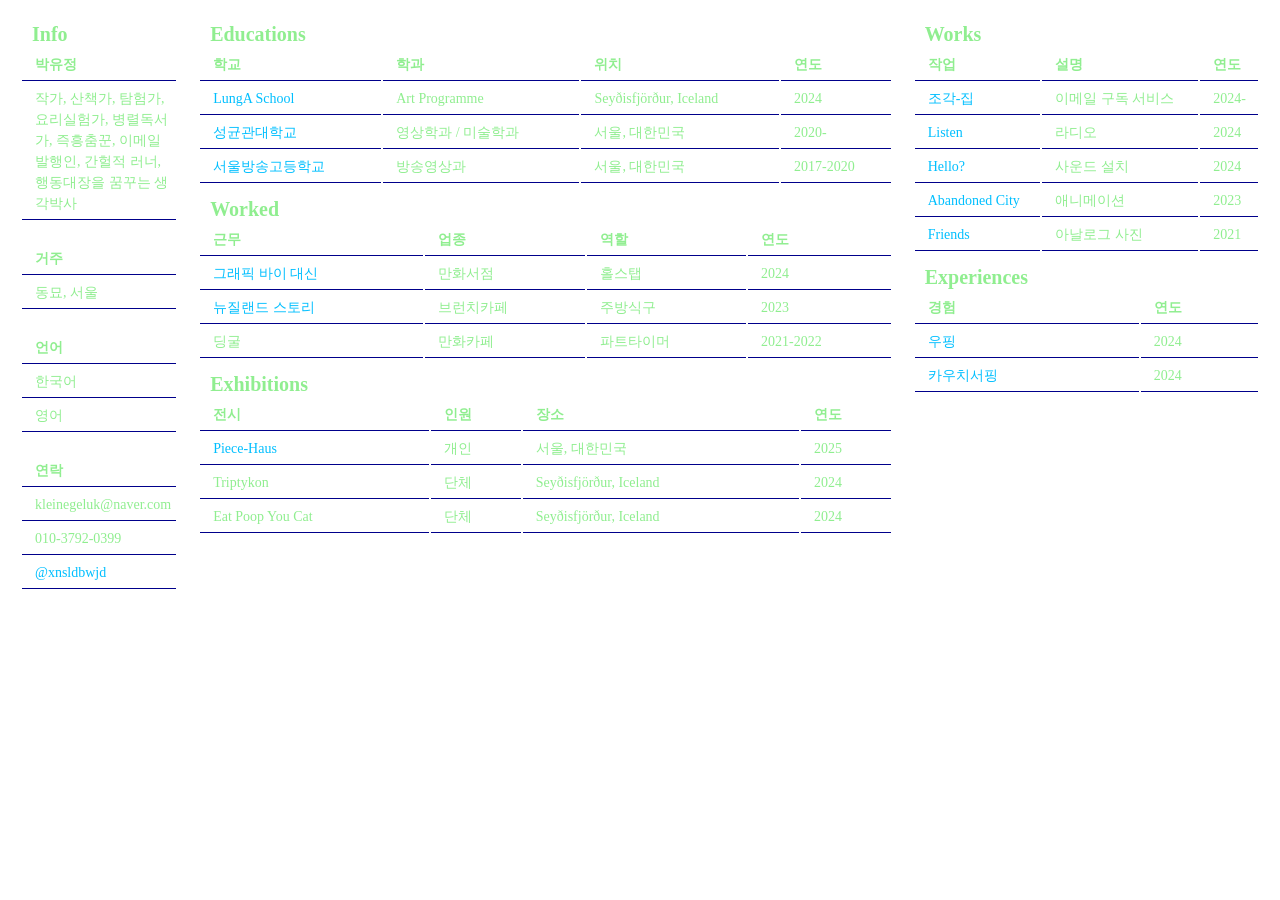
==== commit 9b624008: "Add files via upload" ====
--- a/index.html
+++ b/index.html
@@ -1,45 +1,306 @@
 <!DOCTYPE html>
 <html>
 <head>
-	<meta charset="utf-8">
-	<title>xnsldbwjd</title>
-	<meta name="description" content="설명">
-	<meta name="keywords" content="키워드1, 키워드2">
-	<meta property="og:image" content="">
-	<meta name="viewport" content="width=device-width, user-scalable=no">
-	<link rel="stylesheet" href="style.css">
-	<link rel="icon" type="image/png" href="">
+<meta charset="utf-8">
+<title>CV</title>
+<meta name="description" content="설명">
+<meta name="keywords" content="키워드1, 키워드2">
+<meta property="og:image" content="">
+<meta name="viewport" content="width=device-width, user-scalable=no">
+<link rel="stylesheet" href="style.css">
+<link rel="icon" type="image/png" href="">
 </head>
+
 <body>
 
-
-<video autoplay muted loop>
-  <source src="https://attachments.are.na/43747416/89089e21d5bb98a22a1e567a5bbe9859.mov?1771520814"/>
+<!--<div class="bg-video">
+<video class="bg-video__content" autoplay muted loop>
+  <source src="https://attachments.are.na/43748799/00027f2a1a9f76fadf2481157d3ecc4c.mov?1771522492" type="video/mp4"/>
 </video>
-
-<img src="https://d2w9rnfcy7mm78.cloudfront.net/43798261/original_93234bf201c3587b6f0faf4a4b9afee7.jpg?1771669765?bc=0">
-
-<br>
-
-<p class="green"><a href="https://www.instagram.com/piecehaus/">Cooking</a></p>
-
-<p class="red"><a href="reading/index.html">Reading</a></p>
-
-<p class="yellow"><a href="https://www.instagram.com/aptx2001">Writing</a></p>
-
-<p class="blue"><a href="CV/index.html">CV</a></p>
+</div>-->
+
+<div class="wrapper">
+
+
+<!--<div class="section">
+<div class="content">
+<table id="info">
+<tbody>
+<tr class="bold">
+  <td>박유정</td>
+</tr>
+<tr>
+	<td>응그르씨는 작가, 산책가, 탐험가, 요리실험가, 병렬독서가, 즉흥춤꾼, 이메일 발행인, 간헐적 러너 그리고 행동대장을 꿈꾸는 생각박사이다.</td>
+</tr>
+</tbody>
+</table>
+</div>
+</div>-->
+
+
+<div class="section">
+<div class="content">
+<table id="info">
+<thead>
+<th colspan="3">Info</th>
+</thead>
+<tbody>
+<tr>
+	<td class="bold">박유정</td>
+</tr>
+<tr>
+	<td>작가, 산책가, 탐험가, 요리실험가, 병렬독서가, 즉흥춤꾼, 
+	이메일 발행인, 간헐적 러너, 행동대장을 꿈꾸는 생각박사 
+	</td>
+
+</tr>
+<tr class="bold">
+  <td><br>거주</td>
+</tr>
+<tr>
+	<td>동묘, 서울</td>
+</tr>
+<tr class="bold">
+  <td><br>언어</td>
+</tr>
+<tr>
+	<td>한국어</td>
+</tr>
+<tr>
+<td>영어</td>
+</tr>
+
+<tr class="bold">
+  <td><br>연락</td>
+</tr>
+<tr>
+	<td>kleinegeluk@naver.com</td>
+</tr>
+<tr>
+	<td>010-3792-0399</td>
+</tr>
+<tr>
+	<td><a class="click" href="https://www.instagram.com/xnsldbwjd/">@xnsldbwjd</a></td>
+</tr>
+
+</tbody>
+</table>
+</div>
+</div>
+
+
+<div class="section">
+<div class="section">
+<div class="content">
+	<table id="education">
+<thead>
+  <th colspan="4">Educations</th>
+</thead>
+
+<tbody>
+	<tr class="bold">
+		<td>학교</td>
+		<td>학과</td>
+		<td>위치</td>
+		<td>연도</td>
+	</tr>
+  <tr>
+    <td><a class="click" href="https://www.lungaschool.is/en">LungA School</a></td>
+    <td>Art Programme</td>
+    <td>Seyðisfjörður, Iceland</td>
+    <td>2024</td>
+  </tr>
+
+    <tr>
+      <td><a class="click" href="https://www.skku.edu/skku/index.do"> 성균관대학교</a></td>
+      <td>영상학과 / 미술학과</td>
+      <td>서울, 대한민국</td>
+      <td>2020-</td>
+
+    <tr>
+      <td><a class="click" href="https://seb.sen.hs.kr/index.do"> 서울방송고등학교</a></td>
+      <td>방송영상과</td>
+      <td>서울, 대한민국</td>
+      <td>2017-2020</td> 
+    </tr>
+  </tbody>
+	</table>
+</div>
+</div>
+
+<div class="section">
+<div class="content">
+<table id="work">
+<thead>
+	<th colspan="4">Worked</th>
+</thead>
+<tbody>
+	<tr class="bold">
+		<td>근무</td>
+		<td>업종</td>
+		<td>역할</td>
+		<td>연도</td>
+	</tr>
+	<tr>
+		<td><a class="click" href="https://map.naver.com/p/entry/place/1706923553?placePath=/home?entry=plt&from=map&fromPanelNum=1&additionalHeight=76&timestamp=202602101320&locale=ko&svcName=map_pcv5&from=map&fromPanelNum=1&additionalHeight=76&timestamp=202601312250&locale=ko&svcName=map_pcv5&searchType=place&lng=127.1438973&lat=37.4778747&c=15.00,0,0,0,dh">그래픽 바이 대신</a></td>
+		<td>만화서점</td>
+		<td>홀스탭</td>
+		<td>2024</td>
+	</tr>
+	<tr>
+		<td><a class="click" href="https://map.naver.com/p/search/%EB%89%B4%EC%A7%88%EB%9E%9C%EB%93%9C%EC%8A%A4%ED%86%A0%EB%A6%AC?c=15.00,0,0,0,dh"> 뉴질랜드 스토리</a></td>
+		<td>브런치카페</td>
+		<td>주방식구</td>
+		<td>2023</td>
+	</tr>
+	<tr>
+		<td>딩굴</td>
+		<td>만화카페</td>
+		<td>파트타이머</td>
+		<td>2021-2022</td>
+	</tr>
+</tbody>
+</table>
+</div>	
+</div>
+
+
+<div class="content">
+<table id="exhibition">
+<thead>
+<th colspan="4">Exhibitions</th>
+</thead>
+<tbody>
+<tr class="bold">
+  <td>전시</td>
+  <td>인원</td>
+  <td>장소</td>
+  <td>연도</td>
+</tr>
+<tr>
+  <td><a class="click" href="piece-haus/index.html">Piece-Haus</a></td>
+  <td>개인</td>
+  <td>서울, 대한민국</td>
+  <td>2025</td>
+</tr>
+<tr>
+  <td>Triptykon</td>
+  <td>단체</td>
+  <td>Seyðisfjörður, Iceland</td>
+  <td>2024</td>
+</tr>
+<tr>
+  <td>Eat Poop You Cat</td>
+  <td>단체</td>
+  <td>Seyðisfjörður, Iceland</td>
+  <td>2024</td>
+</tr>
+
+</tbody>
+</table>
+</div>
+</div>
+
+<div class="section">
+<div class="section">
+<div class="content">
+<table id="works">
+<thead>
+<th colspan="3">Works</th>
+</thead>	
+<tbody>
+<tr class="bold">
+	<td>작업</td>
+	<td>설명</td>
+	<td>연도</td>
+</tr>
+<tr>
+	<td><a class="click" href="https://youtu.be/cEc7g40yEdI?si=mcyVb6TvK1X5WLAB">조각-집</a></td>
+	<td>이메일 구독 서비스</td>
+	<td>2024-</td>
+</tr>
+<tr>
+	<td><a class="click" href="radio/index.html">Listen</a></td>
+	<td>라디오</td>
+	<td>2024</td>
+</tr>
+<tr>
+	<td><a class="click" href="https://youtu.be/BOp35z14Xzg?si=KvD4rfZIBBe1-zmt">Hello?</a></td>
+	<td>사운드 설치</td>
+	<td>2024</td>
+</tr>
+<tr>
+	<td><a class="click" href="https://youtu.be/AO2aDB1Wc8A?si=oXtIS4M-gg7m-kgw">Abandoned City</a></td>
+	<td>애니메이션</td>
+	<td>2023</td>
+</tr>
+<tr>
+	<td><a class="click" href="friends/index.html">Friends</a></td>
+	<td>아날로그 사진</td>
+	<td>2021</td>
+</tr>
+</tbody>
+</table>
+</div>
+</div>
+
+
+<div class="section">
+<div class="content">
+<table id="experience">
+<thead>
+<th colspan="2">Experiences</th>
+</thead>
+<tbody>
+<tr class="bold">
+  <td>경험</td>
+  <td>연도</td>
+</tr>
+<tr>
+  <td><a class="click" href="https://stib.ee/0zQE">우핑</a></td>
+  <td>2024</td>
+</tr>
+<tr>
+  <td><a class="click" href="https://stib.ee/MW8E">카우치서핑</a></td>
+  <td>2024</td>
+</tr>
+</tbody>
+</table>
+</div>
+</div>
+
+</div>
+
+
+
 
 <!--
-<p>&</p>
-
-<p class="pink"><a>you</a></p>
--->
-
-<!--
-<video class="video2" autoplay muted loop>
-	<source src="https://attachments.are.na/43747424/86b1d1ea89766e26ecf82f8eea0e0b04.mp4?1771520825"/>
-</video>
--->
+<div class="section">
+<div class="content">
+<table id="experience">
+<thead>
+<th colspan="2">Language</th>
+</thead>
+<tbody>
+<tr class="bold">
+  <td>언어</td>
+  <td>숙련도</td>
+</tr>
+<tr>
+  <td>한국어</td>
+  <td>능숙합니다</td>
+</tr>
+<tr>
+  <td>영어</td>
+  <td>적당합니다</td>
+</tr>
+</tbody>
+</table>
+</div>
+</div>-->
+
+</div>
+
 
 </body>
 </html>
--- a/style.css
+++ b/style.css
@@ -1,18 +1,38 @@
-		*{
- margin : 0;
- padding: 0;
- box-sizing: border-box;
+* {
+  margin: 0;
+  padding: 0;
+  box-sizing: border-box;
 }
 
+
 body {
+  font-family: "Avenir";
+  font-size: 15pt;
+  color: lightgreen;
+  line-height: 1.5;
+  text-align: left;
+  background-image: url("https://d2w9rnfcy7mm78.cloudfront.net/43741714/original_1186b8f9703f110cfa4ad9c5343ff6d5.jpg?1771510758?bc=0");
+  background-size: auto;
+  background-repeat: no-repeat;
 }
 
-/*.
-.bg-video {
+h1 {
+  padding: 20px;
+  font-size: 15px;
+  font-weight: 300;
+  line-height: 1.5;
+  color: white;
+}
+
+p {
+  margin-top: 10px;
+}
+
+/*.bg-video {
   position: absolute;
   top: 0;
   left: 0;
-  height: 50%;
+  height: 100%;
   width: 100%;
   z-index: -1;
   opacity: 100;
@@ -22,78 +42,92 @@
   height: 100%;
   width: 100%;
   object-fit: cover;
-}
-*/
+}*/
 
-video {
-	width: 70%;
+.p2 {
+  text-align: center;
+  font-size: 14px;
 }
 
-.video2 {
-	width: 100%;
+.bold {
+  font-weight: bold;
 }
 
-img{
-	height: 40%;
-	position: absolute;
-	bottom: 20%;
-	margin-left: 1px;
+.white {
+  color: transparent;
 }
 
-p {
-	color: black;
-	text-decoration: none;
-	font-family: sans-serif;
-	font-size: 15px;
-	line-height: 1.5;
-	display: inline;
-/*.	display: inline;*/
+.wrapper {
+    display: grid; /*.grid였음*/
+    position: absolute;
+    top: 20px;
+    left: 0;
+    right: 0;
+    bottom: 20px;
+    grid-template-columns: 0fr 2fr 1fr;
+    gap: 20px;
+    padding: 0 20px;
 }
 
-.green {
-	color: black;
-	background-color: lightgreen;
-/*.
-	position: absolute;
-	top: 50%;
-	left: 50%;
-	transform: translate(-50%, -50%);
-	*/
+.section {
+  display: flex;
+  flex-direction: column;
+  margin-bottom: 10px;
 }
 
-.red {
-	color: black;
-	background-color: orangered;
+.title {
+  color: white;
+  background-color: lightgreen;
 }
 
-.blue {
-	color: black;
-	background-color: skyblue;
+table {
+  width: 100%;
+  margin: auto;
+  text-align: left;;
 }
 
-.yellow {
-	color: black;
-	background-color: #EDFF4D;
+td {
+  border-bottom: 1px solid darkblue;
+  border-collapse: collapse;
+  padding: 5px;
+  line-height: 1.5;
+  font-size: 14px;
+  padding-left: 13px;
 }
 
-.pink {
-	color: black;
-	background-color: pink;
+th {
+  padding-left: 10px;
+  line-height: 25px;
+  font-weight: bold;
+}
+
+li {
+  margin-left: 20px;
 }
 
 a {
-  color: black;
+  text-decoration: none;
+  color: deepskyblue;
 }
 
 a:visited {
-  color: black;
+  color: deepskyblue;
 }
 
-a:hover {
-	color: white;
+.right {
+  text-align: right;
+  font-style: italic;
+}
+
+
+.click:hover {
+  background-color: DeepSkyBlue;
+  color: white;
 }
 
 
 @media screen and (max-width: 704px) {
 
 }
+
+
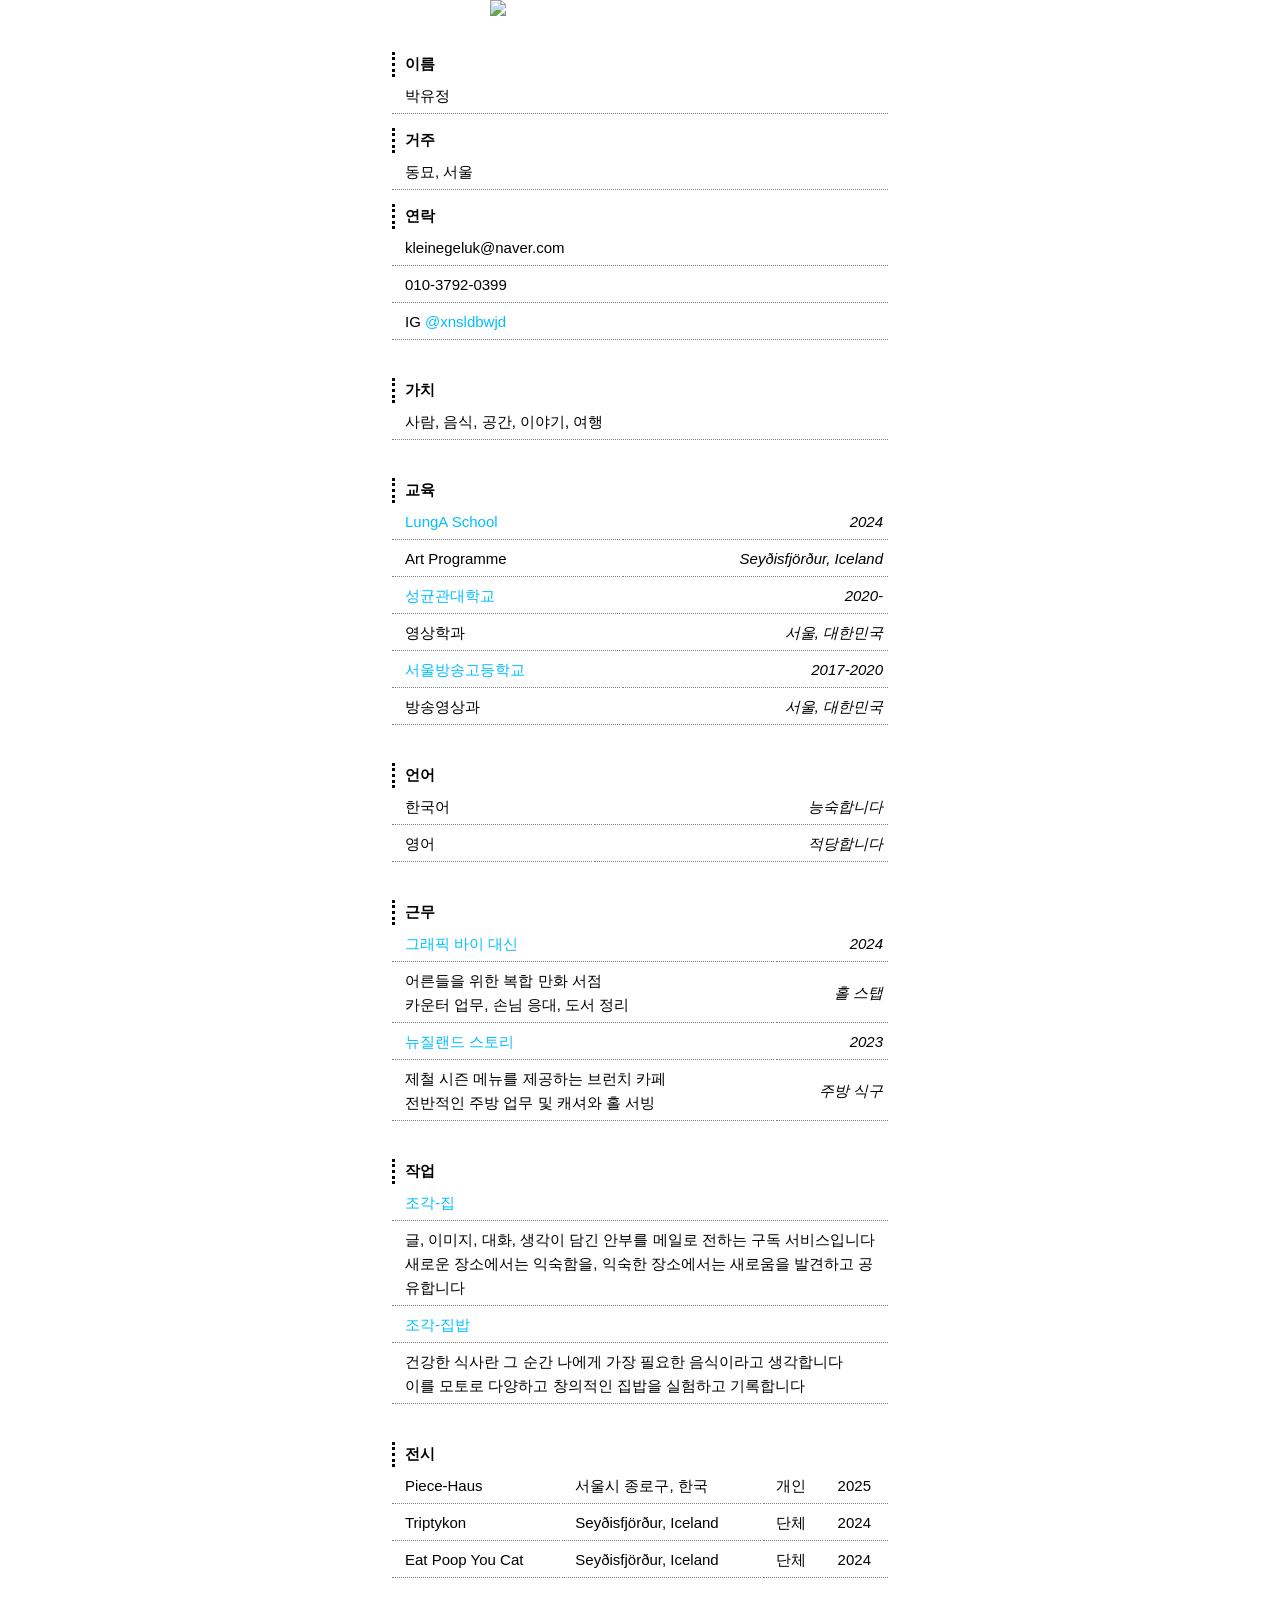
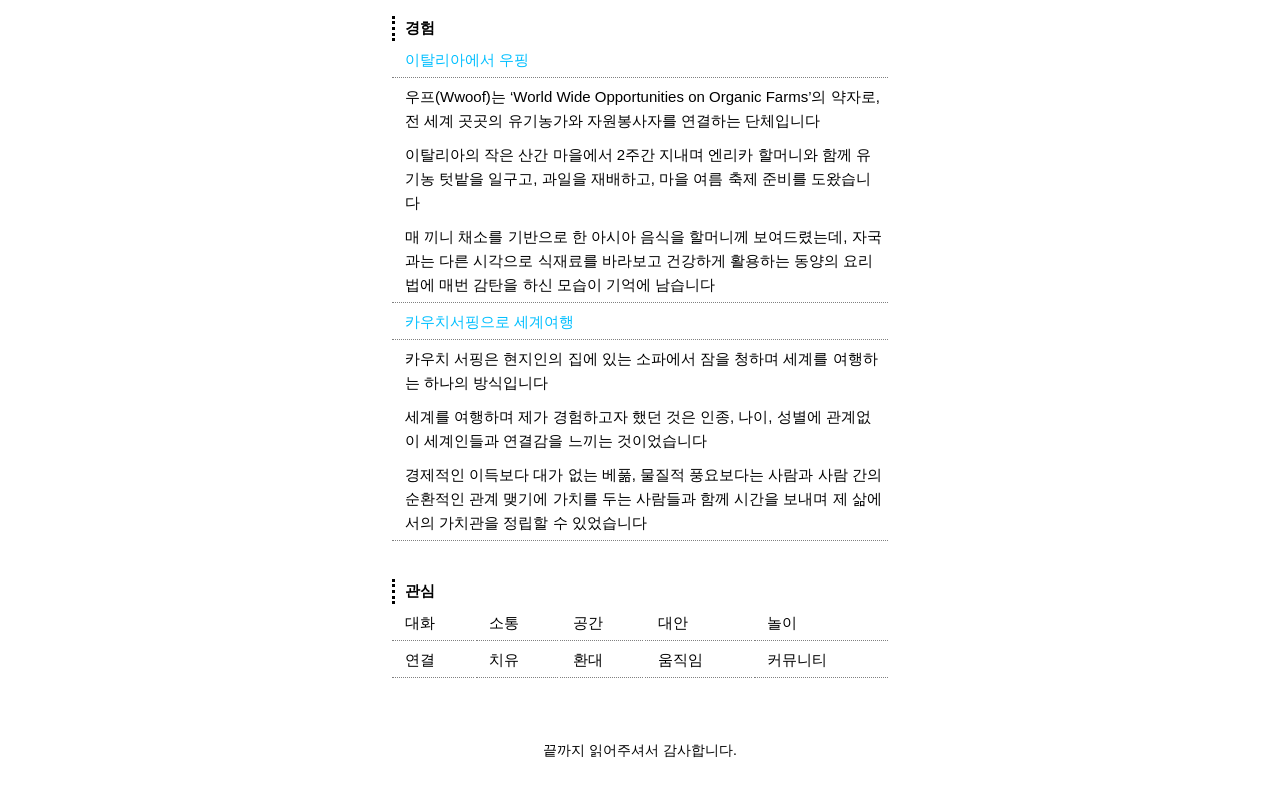
==== commit 342fe428: "Add files via upload" ====
--- a/index.html
+++ b/index.html
@@ -1,306 +1,299 @@
-<!DOCTYPE html>
-<html>
-<head>
-<meta charset="utf-8">
-<title>CV</title>
-<meta name="description" content="설명">
-<meta name="keywords" content="키워드1, 키워드2">
-<meta property="og:image" content="">
-<meta name="viewport" content="width=device-width, user-scalable=no">
-<link rel="stylesheet" href="style.css">
-<link rel="icon" type="image/png" href="">
-</head>
-
-<body>
-
-<!--<div class="bg-video">
-<video class="bg-video__content" autoplay muted loop>
-  <source src="https://attachments.are.na/43748799/00027f2a1a9f76fadf2481157d3ecc4c.mov?1771522492" type="video/mp4"/>
-</video>
-</div>-->
-
-<div class="wrapper">
-
-
-<!--<div class="section">
-<div class="content">
-<table id="info">
-<tbody>
-<tr class="bold">
-  <td>박유정</td>
-</tr>
-<tr>
-	<td>응그르씨는 작가, 산책가, 탐험가, 요리실험가, 병렬독서가, 즉흥춤꾼, 이메일 발행인, 간헐적 러너 그리고 행동대장을 꿈꾸는 생각박사이다.</td>
-</tr>
-</tbody>
-</table>
-</div>
-</div>-->
-
-
-<div class="section">
-<div class="content">
-<table id="info">
-<thead>
-<th colspan="3">Info</th>
-</thead>
-<tbody>
-<tr>
-	<td class="bold">박유정</td>
-</tr>
-<tr>
-	<td>작가, 산책가, 탐험가, 요리실험가, 병렬독서가, 즉흥춤꾼, 
-	이메일 발행인, 간헐적 러너, 행동대장을 꿈꾸는 생각박사 
-	</td>
-
-</tr>
-<tr class="bold">
-  <td><br>거주</td>
-</tr>
-<tr>
-	<td>동묘, 서울</td>
-</tr>
-<tr class="bold">
-  <td><br>언어</td>
-</tr>
-<tr>
-	<td>한국어</td>
-</tr>
-<tr>
-<td>영어</td>
-</tr>
-
-<tr class="bold">
-  <td><br>연락</td>
-</tr>
-<tr>
-	<td>kleinegeluk@naver.com</td>
-</tr>
-<tr>
-	<td>010-3792-0399</td>
-</tr>
-<tr>
-	<td><a class="click" href="https://www.instagram.com/xnsldbwjd/">@xnsldbwjd</a></td>
-</tr>
-
-</tbody>
-</table>
-</div>
-</div>
-
-
-<div class="section">
-<div class="section">
-<div class="content">
-	<table id="education">
-<thead>
-  <th colspan="4">Educations</th>
-</thead>
-
-<tbody>
-	<tr class="bold">
-		<td>학교</td>
-		<td>학과</td>
-		<td>위치</td>
-		<td>연도</td>
-	</tr>
-  <tr>
-    <td><a class="click" href="https://www.lungaschool.is/en">LungA School</a></td>
-    <td>Art Programme</td>
-    <td>Seyðisfjörður, Iceland</td>
-    <td>2024</td>
-  </tr>
-
-    <tr>
-      <td><a class="click" href="https://www.skku.edu/skku/index.do"> 성균관대학교</a></td>
-      <td>영상학과 / 미술학과</td>
-      <td>서울, 대한민국</td>
-      <td>2020-</td>
-
-    <tr>
-      <td><a class="click" href="https://seb.sen.hs.kr/index.do"> 서울방송고등학교</a></td>
-      <td>방송영상과</td>
-      <td>서울, 대한민국</td>
-      <td>2017-2020</td> 
-    </tr>
-  </tbody>
-	</table>
-</div>
-</div>
-
-<div class="section">
-<div class="content">
-<table id="work">
-<thead>
-	<th colspan="4">Worked</th>
-</thead>
-<tbody>
-	<tr class="bold">
-		<td>근무</td>
-		<td>업종</td>
-		<td>역할</td>
-		<td>연도</td>
-	</tr>
-	<tr>
-		<td><a class="click" href="https://map.naver.com/p/entry/place/1706923553?placePath=/home?entry=plt&from=map&fromPanelNum=1&additionalHeight=76&timestamp=202602101320&locale=ko&svcName=map_pcv5&from=map&fromPanelNum=1&additionalHeight=76&timestamp=202601312250&locale=ko&svcName=map_pcv5&searchType=place&lng=127.1438973&lat=37.4778747&c=15.00,0,0,0,dh">그래픽 바이 대신</a></td>
-		<td>만화서점</td>
-		<td>홀스탭</td>
-		<td>2024</td>
-	</tr>
-	<tr>
-		<td><a class="click" href="https://map.naver.com/p/search/%EB%89%B4%EC%A7%88%EB%9E%9C%EB%93%9C%EC%8A%A4%ED%86%A0%EB%A6%AC?c=15.00,0,0,0,dh"> 뉴질랜드 스토리</a></td>
-		<td>브런치카페</td>
-		<td>주방식구</td>
-		<td>2023</td>
-	</tr>
-	<tr>
-		<td>딩굴</td>
-		<td>만화카페</td>
-		<td>파트타이머</td>
-		<td>2021-2022</td>
-	</tr>
-</tbody>
-</table>
-</div>	
-</div>
-
-
-<div class="content">
-<table id="exhibition">
-<thead>
-<th colspan="4">Exhibitions</th>
-</thead>
-<tbody>
-<tr class="bold">
-  <td>전시</td>
-  <td>인원</td>
-  <td>장소</td>
-  <td>연도</td>
-</tr>
-<tr>
-  <td><a class="click" href="piece-haus/index.html">Piece-Haus</a></td>
-  <td>개인</td>
-  <td>서울, 대한민국</td>
-  <td>2025</td>
-</tr>
-<tr>
-  <td>Triptykon</td>
-  <td>단체</td>
-  <td>Seyðisfjörður, Iceland</td>
-  <td>2024</td>
-</tr>
-<tr>
-  <td>Eat Poop You Cat</td>
-  <td>단체</td>
-  <td>Seyðisfjörður, Iceland</td>
-  <td>2024</td>
-</tr>
-
-</tbody>
-</table>
-</div>
-</div>
-
-<div class="section">
-<div class="section">
-<div class="content">
-<table id="works">
-<thead>
-<th colspan="3">Works</th>
-</thead>	
-<tbody>
-<tr class="bold">
-	<td>작업</td>
-	<td>설명</td>
-	<td>연도</td>
-</tr>
-<tr>
-	<td><a class="click" href="https://youtu.be/cEc7g40yEdI?si=mcyVb6TvK1X5WLAB">조각-집</a></td>
-	<td>이메일 구독 서비스</td>
-	<td>2024-</td>
-</tr>
-<tr>
-	<td><a class="click" href="radio/index.html">Listen</a></td>
-	<td>라디오</td>
-	<td>2024</td>
-</tr>
-<tr>
-	<td><a class="click" href="https://youtu.be/BOp35z14Xzg?si=KvD4rfZIBBe1-zmt">Hello?</a></td>
-	<td>사운드 설치</td>
-	<td>2024</td>
-</tr>
-<tr>
-	<td><a class="click" href="https://youtu.be/AO2aDB1Wc8A?si=oXtIS4M-gg7m-kgw">Abandoned City</a></td>
-	<td>애니메이션</td>
-	<td>2023</td>
-</tr>
-<tr>
-	<td><a class="click" href="friends/index.html">Friends</a></td>
-	<td>아날로그 사진</td>
-	<td>2021</td>
-</tr>
-</tbody>
-</table>
-</div>
-</div>
-
-
-<div class="section">
-<div class="content">
-<table id="experience">
-<thead>
-<th colspan="2">Experiences</th>
-</thead>
-<tbody>
-<tr class="bold">
-  <td>경험</td>
-  <td>연도</td>
-</tr>
-<tr>
-  <td><a class="click" href="https://stib.ee/0zQE">우핑</a></td>
-  <td>2024</td>
-</tr>
-<tr>
-  <td><a class="click" href="https://stib.ee/MW8E">카우치서핑</a></td>
-  <td>2024</td>
-</tr>
-</tbody>
-</table>
-</div>
-</div>
-
-</div>
-
-
-
-
-<!--
-<div class="section">
-<div class="content">
-<table id="experience">
-<thead>
-<th colspan="2">Language</th>
-</thead>
-<tbody>
-<tr class="bold">
-  <td>언어</td>
-  <td>숙련도</td>
-</tr>
-<tr>
-  <td>한국어</td>
-  <td>능숙합니다</td>
-</tr>
-<tr>
-  <td>영어</td>
-  <td>적당합니다</td>
-</tr>
-</tbody>
-</table>
-</div>
-</div>-->
-
-</div>
-
-
-</body>
-</html>+      <!DOCTYPE html>
+      <html>
+      <head>
+        <meta charset="utf-8">
+        <title>CV</title>
+        <meta name="description" content="설명">
+        <meta name="keywords" content="키워드1, 키워드2">
+        <meta property="og:image" content="">
+        <meta name="viewport" content="width=device-width, user-scalable=no">
+        <link rel="stylesheet" href="style.css">
+        <link rel="icon" type="image/png" href="">
+
+      </head>
+      <body>
+
+          <img src="https://images.are.na/[base64]">
+
+<br>
+
+          <table>
+           <thead>
+            <th>이름</th>
+          </thead>
+
+          <tbody>
+            <tr>
+              <td>박유정</td></tr>
+            </tbody>
+          </table>
+
+
+          <table>
+            <thead>
+              <th>거주</th>
+            </thead>
+
+            <tbody>
+              <tr>
+                <td>동묘, 서울</td>
+              </tr>
+            </tbody>
+          </table>
+
+          <table>
+           <thead>
+            <th>연락</th>
+          </thead>
+
+          <tbody>
+            <tr>
+              <td>kleinegeluk@naver.com</td>
+            </tr>
+            <tr>
+              <td>
+                010-3792-0399
+              </td>
+            </tr>
+            <tr>
+              <td>IG <a class="click" href="https://www.instagram.com/xnsldbwjd/">
+              @xnsldbwjd</a>
+            </td>
+          </tr>
+        </tbody>
+      </table>
+
+<br>
+
+      <table>
+        <thead>
+          <th>가치</th>
+        </thead>
+
+        <tbody>
+          <tr>
+            <td>사람, 음식, 공간, 이야기, 여행</td>
+          </tr>
+        </tbody>
+      </table>
+
+      <br>
+
+
+      <table>
+        <thead>
+          <th colspan="2">교육</th>
+        </thead>
+
+        <tbody>
+          <tr>
+            <td><a class="click" href="https://www.lungaschool.is/en">LungA School</a></td>
+            <td class="right">2024</td>
+          </tr>
+          <tr>
+            <td>Art Programme
+            </td>
+              <td class="right">Seyðisfjörður, Iceland</td>       
+            </tr>
+
+            <tr>
+              <td><a class="click" href="https://www.skku.edu/skku/index.do"> 성균관대학교</a></td>
+              <td class="right">2020-</td>
+            </tr>
+            <tr>
+              <td>영상학과</td>
+              <td class="right">서울, 대한민국</td>       
+            </tr>
+
+            <tr>
+              <td><a class="click" href="https://seb.sen.hs.kr/index.do"> 서울방송고등학교</a></td>
+              <td class="right">2017-2020</td>
+            </tr>
+            <tr>
+              <td>방송영상과</td>
+              <td class="right">서울, 대한민국</td>       
+            </tr>
+          </tbody>
+        </table>
+<br>
+
+      <table>
+        <thead>
+          <th colspan="2">언어</th>
+        </thead>
+
+        <tbody>
+          <tr>
+            <td>한국어</td>
+            <td class="right">능숙합니다</td>
+          </tr>
+          <tr>
+            <td>영어</td>
+            <td class="right">적당합니다</td>
+          </tr>
+        </tbody>
+      </table>
+
+  <br>
+
+      <table>
+        <thead>
+          <th colspan="2">근무</th>
+        </thead>
+
+        <tbody>
+          <tr>
+            <td><a class="click" href="https://map.naver.com/p/entry/place/1706923553?placePath=/home?entry=plt&from=map&fromPanelNum=1&additionalHeight=76&timestamp=202602101320&locale=ko&svcName=map_pcv5&from=map&fromPanelNum=1&additionalHeight=76&timestamp=202601312250&locale=ko&svcName=map_pcv5&searchType=place&lng=127.1438973&lat=37.4778747&c=15.00,0,0,0,dh">그래픽 바이 대신</a></td>
+            <td class="right">2024</td>
+          </tr>
+          <tr>
+            <td>어른들을 위한 복합 만화 서점
+              <br>카운터 업무, 손님 응대, 도서 정리</td>
+              <td class="right">홀 스탭</td>       
+            </tr>
+
+            <tr>
+              <td><a class="click" href="https://map.naver.com/p/search/%EB%89%B4%EC%A7%88%EB%9E%9C%EB%93%9C%EC%8A%A4%ED%86%A0%EB%A6%AC?c=15.00,0,0,0,dh"> 뉴질랜드 스토리</a></td>
+              <td class="right">2023</td>
+            </tr>
+            <tr>
+              <td>제철 시즌 메뉴를 제공하는 브런치 카페<br>전반적인 주방 업무 및 캐셔와 홀 서빙</td>
+              <td class="right">주방 식구</td>       
+            </tr>
+          </tbody>
+        </table>
+
+   <br>
+
+        <table>
+          <thead>
+            <th colspan="2">작업</th>
+          </thead>
+
+          <tbody>
+              <tr>
+                <td><a class="click" href="https://www.instagram.com/aptx2001/">조각-집</a></td>
+              </tr>
+              <tr>
+                <td>
+                글, 이미지, 대화, 생각이 담긴 안부를 메일로 전하는 구독 서비스입니다
+                <br>새로운 장소에서는 익숙함을, 익숙한 장소에서는 새로움을 발견하고 공유합니다</td>
+                <p></p>   
+                </tr>
+
+            <tr>
+              <td><a class="click" href="https://www.instagram.com/piecehaus/">조각-집밥</a></td>
+            </tr>
+            <tr>
+              <td>건강한 식사란 그 순간 나에게 가장 필요한 음식이라고 생각합니다
+               <br>이를 모토로 다양하고 창의적인 집밥을 실험하고 기록합니다
+              </td>   
+              </tr>
+              </tbody>
+            </table>
+
+            <br>  
+    <table>
+      <thead>
+        <th>전시</th>
+      </thead>
+      <tbody>
+        <tr>
+          <td>Piece-Haus</td>
+          <td>서울시 종로구, 한국</td>
+          <td>개인</td>
+          <td>2025</td>   
+        </tr>
+        <tr>
+          <td>Triptykon</td>
+          <td>Seyðisfjörður, Iceland</td>
+          <td>단체</td>
+          <td>2024</td>
+        </tr>
+        <tr>
+          <td>Eat Poop You Cat</td>
+          <td>Seyðisfjörður, Iceland</td>
+          <td>단체</td>
+          <td>2024</td>
+        </tr>
+
+      </tbody>
+    </table>
+
+    <br>
+
+            <table>
+        <thead>
+          <th colspan="2">경험</th>
+        </thead>
+
+        <tbody>
+          <tr>
+            <td><a class="click" href="https://stib.ee/0zQE">이탈리아에서 우핑</a></td>
+          </tr>
+          <tr>
+            <td>우프(Wwoof)는 ‘World Wide Opportunities
+                      on Organic Farms’의 약자로, 전 세계 곳곳의 유기농가와 자원봉사자를 연결하는 단체입니다
+                      <p>이탈리아의 작은 산간 마을에서 2주간 지내며
+                        엔리카 할머니와 함께 유기농 텃밭을 일구고,
+                      과일을 재배하고, 마을 여름 축제 준비를 도왔습니다</p>
+                      <p>매 끼니 채소를 기반으로 한 아시아 음식을 할머니께
+                        보여드렸는데, 자국과는 다른 시각으로 식재료를
+                        바라보고 건강하게 활용하는 동양의 요리법에 매번
+                      감탄을 하신 모습이 기억에 남습니다</p>
+            </td>   
+            </tr>
+
+            <tr>
+              <td><a href="https://stib.ee/MW8E" class="click">카우치서핑으로 세계여행</a></td>
+            </tr>
+            <tr>
+              <td>카우치 서핑은 현지인의 집에 있는 소파에서
+                    잠을 청하며 세계를 여행하는 하나의 방식입니다
+
+                    <p>세계를 여행하며 제가 경험하고자 했던 것은 인종, 나이, 성별에 관계없이 세계인들과 연결감을 느끼는 것이었습니다
+
+                      <p>경제적인 이득보다
+                      대가 없는 베풂, 물질적 풍요보다는 사람과 사람 간의
+                      순환적인 관계 맺기에 가치를 두는 사람들과 함께 시간을
+                    보내며 제 삶에서의 가치관을 정립할 수 있었습니다</p></td>
+              </tr>
+
+            </tbody>
+          </table>
+
+<br>
+
+              <table>
+                <thead>
+                  <th colspan="4">관심</th>
+                </thead>
+
+                <tbody>
+                  <tr>
+                    <td>대화</td>
+                    <td>소통</td>
+                    <td>공간</td>
+                    <td>대안</td>
+                    <td>놀이</td>
+                  </tr>
+
+                  <tr>
+                    <td>연결</td>
+                    <td>치유</td>
+                    <td>환대</td>
+                    <td>움직임</td>
+                    <td>커뮤니티</td>
+                  </tr>
+
+                </tbody>
+              </table>
+
+              <br><br>
+
+              <p class="p2">끝까지 읽어주셔서 감사합니다.</p>
+
+              <br>
+
+          </body>
+          </html>
--- a/style.css
+++ b/style.css
@@ -4,105 +4,64 @@
   box-sizing: border-box;
 }
 
-
 body {
-  font-family: "Avenir";
-  font-size: 15pt;
-  color: lightgreen;
-  line-height: 1.5;
+  font-family: sans-serif;
+  font-size: 11pt;
+  line-height: 18pt;
   text-align: left;
-  background-image: url("https://d2w9rnfcy7mm78.cloudfront.net/43741714/original_1186b8f9703f110cfa4ad9c5343ff6d5.jpg?1771510758?bc=0");
-  background-size: auto;
-  background-repeat: no-repeat;
 }
 
-h1 {
-  padding: 20px;
-  font-size: 15px;
-  font-weight: 300;
-  line-height: 1.5;
-  color: white;
-}
 
 p {
   margin-top: 10px;
 }
-
-/*.bg-video {
-  position: absolute;
-  top: 0;
-  left: 0;
-  height: 100%;
-  width: 100%;
-  z-index: -1;
-  opacity: 100;
-}
-
-.bg-video__content {
-  height: 100%;
-  width: 100%;
-  object-fit: cover;
-}*/
 
 .p2 {
   text-align: center;
   font-size: 14px;
 }
 
-.bold {
-  font-weight: bold;
+.bigger {
+  font-size: 17px;
+  line-height: 1.9;
 }
 
 .white {
   color: transparent;
 }
 
-.wrapper {
-    display: grid; /*.grid였음*/
-    position: absolute;
-    top: 20px;
-    left: 0;
-    right: 0;
-    bottom: 20px;
-    grid-template-columns: 0fr 2fr 1fr;
-    gap: 20px;
-    padding: 0 20px;
-}
-
-.section {
-  display: flex;
-  flex-direction: column;
-  margin-bottom: 10px;
-}
-
-.title {
-  color: white;
-  background-color: lightgreen;
-}
-
 table {
-  width: 100%;
+  width: 500px;
   margin: auto;
-  text-align: left;;
+  margin-top: 10px;
+  text-align: left;
 }
 
 td {
-  border-bottom: 1px solid darkblue;
+  border-bottom: 1px dotted gray;
+  border-left: 0px dotted gray;
   border-collapse: collapse;
   padding: 5px;
-  line-height: 1.5;
-  font-size: 14px;
+  font-size: 15px;
   padding-left: 13px;
 }
 
 th {
+  border-left: 3px dotted;
   padding-left: 10px;
   line-height: 25px;
   font-weight: bold;
+  color: black;
 }
 
 li {
   margin-left: 20px;
+}
+
+footer {
+  font-size: 9pt;
+  margin: 10px;
+  text-align: center;
 }
 
 a {
@@ -112,6 +71,12 @@
 
 a:visited {
   color: deepskyblue;
+}
+
+img {
+  width: 300px;
+  display: block;
+  margin: auto;
 }
 
 .right {
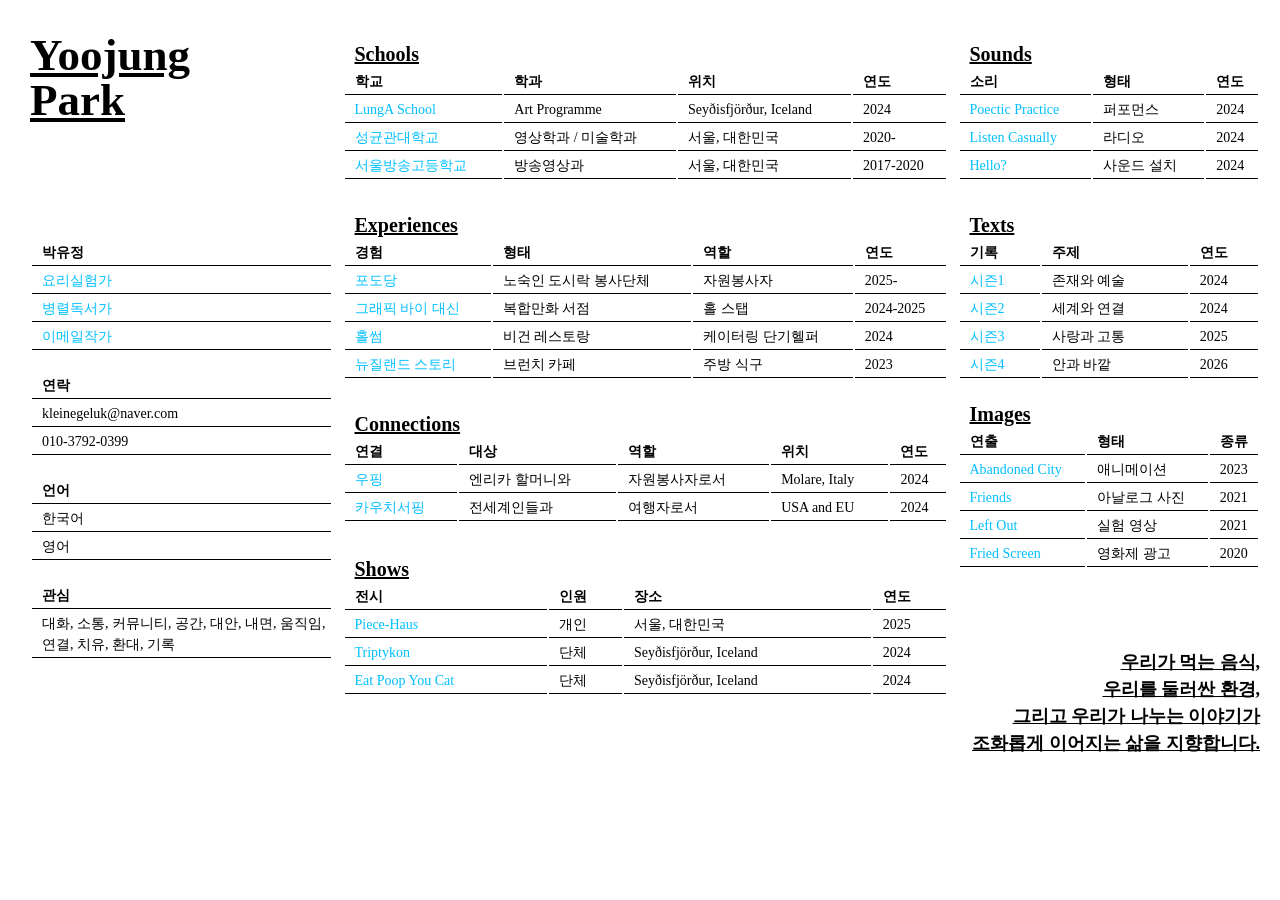
==== commit ebb35e64: "Add files via upload" ====
--- a/index.html
+++ b/index.html
@@ -1,299 +1,389 @@
-      <!DOCTYPE html>
-      <html>
-      <head>
-        <meta charset="utf-8">
-        <title>CV</title>
-        <meta name="description" content="설명">
-        <meta name="keywords" content="키워드1, 키워드2">
-        <meta property="og:image" content="">
-        <meta name="viewport" content="width=device-width, user-scalable=no">
-        <link rel="stylesheet" href="style.css">
-        <link rel="icon" type="image/png" href="">
-
-      </head>
-      <body>
-
-          <img src="https://images.are.na/[base64]">
-
-<br>
-
-          <table>
-           <thead>
-            <th>이름</th>
-          </thead>
-
-          <tbody>
-            <tr>
-              <td>박유정</td></tr>
-            </tbody>
-          </table>
-
-
-          <table>
-            <thead>
-              <th>거주</th>
-            </thead>
-
-            <tbody>
-              <tr>
-                <td>동묘, 서울</td>
-              </tr>
-            </tbody>
-          </table>
-
-          <table>
-           <thead>
-            <th>연락</th>
-          </thead>
-
-          <tbody>
-            <tr>
-              <td>kleinegeluk@naver.com</td>
-            </tr>
-            <tr>
-              <td>
-                010-3792-0399
-              </td>
-            </tr>
-            <tr>
-              <td>IG <a class="click" href="https://www.instagram.com/xnsldbwjd/">
-              @xnsldbwjd</a>
-            </td>
-          </tr>
-        </tbody>
-      </table>
-
-<br>
-
-      <table>
-        <thead>
-          <th>가치</th>
-        </thead>
-
-        <tbody>
-          <tr>
-            <td>사람, 음식, 공간, 이야기, 여행</td>
-          </tr>
-        </tbody>
-      </table>
-
-      <br>
-
-
-      <table>
-        <thead>
-          <th colspan="2">교육</th>
-        </thead>
-
-        <tbody>
-          <tr>
-            <td><a class="click" href="https://www.lungaschool.is/en">LungA School</a></td>
-            <td class="right">2024</td>
-          </tr>
-          <tr>
-            <td>Art Programme
-            </td>
-              <td class="right">Seyðisfjörður, Iceland</td>       
-            </tr>
-
-            <tr>
-              <td><a class="click" href="https://www.skku.edu/skku/index.do"> 성균관대학교</a></td>
-              <td class="right">2020-</td>
-            </tr>
-            <tr>
-              <td>영상학과</td>
-              <td class="right">서울, 대한민국</td>       
-            </tr>
-
-            <tr>
-              <td><a class="click" href="https://seb.sen.hs.kr/index.do"> 서울방송고등학교</a></td>
-              <td class="right">2017-2020</td>
-            </tr>
-            <tr>
-              <td>방송영상과</td>
-              <td class="right">서울, 대한민국</td>       
-            </tr>
-          </tbody>
-        </table>
-<br>
-
-      <table>
-        <thead>
-          <th colspan="2">언어</th>
-        </thead>
-
-        <tbody>
-          <tr>
-            <td>한국어</td>
-            <td class="right">능숙합니다</td>
-          </tr>
-          <tr>
-            <td>영어</td>
-            <td class="right">적당합니다</td>
-          </tr>
-        </tbody>
-      </table>
-
-  <br>
-
-      <table>
-        <thead>
-          <th colspan="2">근무</th>
-        </thead>
-
-        <tbody>
-          <tr>
-            <td><a class="click" href="https://map.naver.com/p/entry/place/1706923553?placePath=/home?entry=plt&from=map&fromPanelNum=1&additionalHeight=76&timestamp=202602101320&locale=ko&svcName=map_pcv5&from=map&fromPanelNum=1&additionalHeight=76&timestamp=202601312250&locale=ko&svcName=map_pcv5&searchType=place&lng=127.1438973&lat=37.4778747&c=15.00,0,0,0,dh">그래픽 바이 대신</a></td>
-            <td class="right">2024</td>
-          </tr>
-          <tr>
-            <td>어른들을 위한 복합 만화 서점
-              <br>카운터 업무, 손님 응대, 도서 정리</td>
-              <td class="right">홀 스탭</td>       
-            </tr>
-
-            <tr>
-              <td><a class="click" href="https://map.naver.com/p/search/%EB%89%B4%EC%A7%88%EB%9E%9C%EB%93%9C%EC%8A%A4%ED%86%A0%EB%A6%AC?c=15.00,0,0,0,dh"> 뉴질랜드 스토리</a></td>
-              <td class="right">2023</td>
-            </tr>
-            <tr>
-              <td>제철 시즌 메뉴를 제공하는 브런치 카페<br>전반적인 주방 업무 및 캐셔와 홀 서빙</td>
-              <td class="right">주방 식구</td>       
-            </tr>
-          </tbody>
-        </table>
-
-   <br>
-
-        <table>
-          <thead>
-            <th colspan="2">작업</th>
-          </thead>
-
-          <tbody>
-              <tr>
-                <td><a class="click" href="https://www.instagram.com/aptx2001/">조각-집</a></td>
-              </tr>
-              <tr>
-                <td>
-                글, 이미지, 대화, 생각이 담긴 안부를 메일로 전하는 구독 서비스입니다
-                <br>새로운 장소에서는 익숙함을, 익숙한 장소에서는 새로움을 발견하고 공유합니다</td>
-                <p></p>   
-                </tr>
-
-            <tr>
-              <td><a class="click" href="https://www.instagram.com/piecehaus/">조각-집밥</a></td>
-            </tr>
-            <tr>
-              <td>건강한 식사란 그 순간 나에게 가장 필요한 음식이라고 생각합니다
-               <br>이를 모토로 다양하고 창의적인 집밥을 실험하고 기록합니다
-              </td>   
-              </tr>
-              </tbody>
-            </table>
-
-            <br>  
-    <table>
-      <thead>
-        <th>전시</th>
-      </thead>
-      <tbody>
-        <tr>
-          <td>Piece-Haus</td>
-          <td>서울시 종로구, 한국</td>
-          <td>개인</td>
-          <td>2025</td>   
-        </tr>
-        <tr>
-          <td>Triptykon</td>
-          <td>Seyðisfjörður, Iceland</td>
-          <td>단체</td>
-          <td>2024</td>
-        </tr>
-        <tr>
-          <td>Eat Poop You Cat</td>
-          <td>Seyðisfjörður, Iceland</td>
-          <td>단체</td>
-          <td>2024</td>
-        </tr>
-
-      </tbody>
-    </table>
-
-    <br>
-
-            <table>
-        <thead>
-          <th colspan="2">경험</th>
-        </thead>
-
-        <tbody>
-          <tr>
-            <td><a class="click" href="https://stib.ee/0zQE">이탈리아에서 우핑</a></td>
-          </tr>
-          <tr>
-            <td>우프(Wwoof)는 ‘World Wide Opportunities
-                      on Organic Farms’의 약자로, 전 세계 곳곳의 유기농가와 자원봉사자를 연결하는 단체입니다
-                      <p>이탈리아의 작은 산간 마을에서 2주간 지내며
-                        엔리카 할머니와 함께 유기농 텃밭을 일구고,
-                      과일을 재배하고, 마을 여름 축제 준비를 도왔습니다</p>
-                      <p>매 끼니 채소를 기반으로 한 아시아 음식을 할머니께
-                        보여드렸는데, 자국과는 다른 시각으로 식재료를
-                        바라보고 건강하게 활용하는 동양의 요리법에 매번
-                      감탄을 하신 모습이 기억에 남습니다</p>
-            </td>   
-            </tr>
-
-            <tr>
-              <td><a href="https://stib.ee/MW8E" class="click">카우치서핑으로 세계여행</a></td>
-            </tr>
-            <tr>
-              <td>카우치 서핑은 현지인의 집에 있는 소파에서
-                    잠을 청하며 세계를 여행하는 하나의 방식입니다
-
-                    <p>세계를 여행하며 제가 경험하고자 했던 것은 인종, 나이, 성별에 관계없이 세계인들과 연결감을 느끼는 것이었습니다
-
-                      <p>경제적인 이득보다
-                      대가 없는 베풂, 물질적 풍요보다는 사람과 사람 간의
-                      순환적인 관계 맺기에 가치를 두는 사람들과 함께 시간을
-                    보내며 제 삶에서의 가치관을 정립할 수 있었습니다</p></td>
-              </tr>
-
-            </tbody>
-          </table>
-
-<br>
-
-              <table>
-                <thead>
-                  <th colspan="4">관심</th>
-                </thead>
-
-                <tbody>
-                  <tr>
-                    <td>대화</td>
-                    <td>소통</td>
-                    <td>공간</td>
-                    <td>대안</td>
-                    <td>놀이</td>
-                  </tr>
-
-                  <tr>
-                    <td>연결</td>
-                    <td>치유</td>
-                    <td>환대</td>
-                    <td>움직임</td>
-                    <td>커뮤니티</td>
-                  </tr>
-
-                </tbody>
-              </table>
-
-              <br><br>
-
-              <p class="p2">끝까지 읽어주셔서 감사합니다.</p>
-
-              <br>
-
-          </body>
-          </html>+<!DOCTYPE html>
+<html>
+<head>
+<meta charset="utf-8">
+<title>CVvideo</title>
+<meta name="description" content="설명">
+<meta name="keywords" content="키워드1, 키워드2">
+<meta property="og:image" content="">
+<meta name="viewport" content="width=device-width, user-scalable=no">
+<link rel="stylesheet" href="style.css">
+<link rel="icon" type="image/png" href="">
+</head>
+
+<h1>Yoojung<br>Park</h1>
+
+
+<body>
+<!--
+<div class="bg-video">
+<video class="bg-video__content" autoplay muted loop>
+  <source src="" type="video/mp4"/>
+</video>
+</div>
+-->
+
+<div class="wrapper">
+
+<div class="section">
+<div class="content">
+<table id="info">
+<tbody>
+<tr>
+	<td class="bold">박유정</td>
+</tr>
+<tr>
+	<td><a class="click" href="https://www.instagram.com/piecehaus/">요리실험가</a></td>
+</tr>
+<tr>
+	<td><a class="click" href="https://aptx2001.github.io/reading/index.html">병렬독서가</a></td>
+</tr>
+<tr>
+	<td><a class="click" href="https://docs.google.com/forms/d/e/1FAIpQLSevwL9o17PRW4ZV7FWZWcIJgFBxJa3qV4Q0B3fV1Bn8oM-iiA/viewform?usp=sharing&ouid=102452778464236520631">이메일작가</a></td>
+</tr>
+
+<tr class="bold">
+  <td><br>연락</td>
+</tr>
+<tr>
+	<td>kleinegeluk@naver.com</td>
+</tr>
+
+<tr>
+	<td>010-3792-0399</td>
+</tr>
+<!--
+<tr>
+	<td><a class="click" href="https://www.instagram.com/xnsldbwjd/">@xnsldbwjd</a></td>
+</tr>
+-->
+
+<tr class="bold">
+  <td><br>언어</td>
+</tr>
+<tr>
+	<td>한국어</td>
+</tr>
+<tr>
+<td>영어</td>
+</tr>
+
+<tr class="bold">
+	<td><br>관심</td>
+</tr>
+<tr>
+	<td>대화, 소통, 커뮤니티, 공간, 대안, 내면, 움직임, 연결, 치유, 환대, 기록</td>
+</tr>
+
+</tbody>
+</table>
+</div>
+</div>
+
+
+<div class="section">
+<div class="section">
+<div class="content">
+	<table id="schools">
+<thead>
+  <th colspan="4">Schools</th>
+</thead>
+
+<tbody>
+	<tr class="bold">
+		<td>학교</td>
+		<td>학과</td>
+		<td>위치</td>
+		<td>연도</td>
+	</tr>
+  <tr>
+    <td><a class="click" href="https://www.lungaschool.is/en">LungA School</a></td>
+    <td>Art Programme</td>
+    <td>Seyðisfjörður, Iceland</td>
+    <td>2024</td>
+  </tr>
+
+    <tr>
+      <td><a class="click" href="https://www.skku.edu/skku/index.do"> 성균관대학교</a></td>
+      <td>영상학과 / 미술학과</td>
+      <td>서울, 대한민국</td>
+      <td>2020-</td>
+
+    <tr>
+      <td><a class="click" href="https://seb.sen.hs.kr/index.do"> 서울방송고등학교</a></td>
+      <td>방송영상과</td>
+      <td>서울, 대한민국</td>
+      <td>2017-2020</td> 
+    </tr>
+  </tbody>
+	</table>
+</div>
+</div>
+
+
+<div class="section">
+<div class="content">
+<table id="work">
+<thead>
+	<th colspan="4">Experiences</th>
+</thead>
+<tbody>
+	<tr class="bold">
+		<td>경험</td>
+		<td>형태</td>
+		<td>역할</td>
+		<td>연도</td>
+	</tr>
+		<tr>
+		<td><a class="click" href="https://www.instagram.com/podo.dang2025/">포도당</a></td>
+		<td>노숙인 도시락 봉사단체</td>
+		<td>자원봉사자</td>
+		<td>2025-</td>
+	</tr>
+	<tr>
+		<td><a class="click" href="https://naver.me/G9r5ciRJ">그래픽 바이 대신</a></td>
+		<td>복합만화 서점</td>
+		<td>홀 스탭</td>
+		<td>2024-2025</td>
+	</tr>
+		<tr>
+		<td><a class="click" href="https://naver.me/xtgMrJK9">홀썸</a></td>
+		<td>비건 레스토랑</td>
+		<td>케이터링 단기헬퍼</td>
+		<td>2024</td>
+	</tr>
+		<td><a class="click" href="https://naver.me/x3jFhhdK"> 뉴질랜드 스토리</a></td>
+		<td>브런치 카페</td>
+		<td>주방 식구</td>
+		<td>2023</td>
+	</tr>
+</tbody>
+</table>
+</div>	
+</div>
+
+
+<div class="section">
+<div class="section">
+<div class="content">
+	<table id="connections">
+<thead>
+  <th colspan="5">Connections</th>
+</thead>
+<tbody>
+	<tr class="bold">
+		<td>연결</td>
+		<td>대상</td>
+		<td>역할</td>
+		<td>위치</td>
+		<td>연도</td>
+	</tr>
+		<tr>
+		<td><a href="https://stib.ee/0zQE">우핑</a></td>
+		<td>엔리카 할머니와</td>
+		<td>자원봉사자로서</td>
+		<td>Molare, Italy</td>
+		<td>2024</td>
+	</tr>
+	<tr>
+		<td><a href="https://stib.ee/MW8E">카우치서핑</a></td>
+		<td>전세계인들과</td>
+		<td>여행자로서</td>
+		<td>USA and EU</td>
+		<td>2024</td>
+	</tr>
+	<tr>
+  </tbody>
+	</table>
+</div>
+</div>
+
+
+<div class="section">
+<div class="content">
+<table id="exhibition">
+<thead>
+<th colspan="4">Shows</th>
+</thead>
+<tbody>
+<tr class="bold">
+  <td>전시</td>
+  <td>인원</td>
+  <td>장소</td>
+  <td>연도</td>
+</tr>
+<tr>
+  <td><a class="click" href="piece-haus/index.html">Piece-Haus</a></td>
+  <td>개인</td>
+  <td>서울, 대한민국</td>
+  <td>2025</td>
+</tr>
+<tr>
+  <td><a class="click" href="https://youtu.be/EcEHfDKTolE?si=t23nti-gtZkbiW6_">Triptykon</a></td>
+  <td>단체</td>
+  <td>Seyðisfjörður, Iceland</td>
+  <td>2024</td>
+</tr>
+<tr>
+  <td><a class="click" href="eatpoopyoucat/index.html">Eat Poop You Cat</a></td>
+  <td>단체</td>
+  <td>Seyðisfjörður, Iceland</td>
+  <td>2024</td>
+</tr>
+</tbody>
+</table>
+</div>
+</div>
+
+
+</div>
+</div>
+
+<div class="section">
+<div class="section">
+<div class="content">
+<table id="works">
+<thead>
+<th colspan="3">Sounds</th>
+</thead>	
+<tbody>
+<tr class="bold">
+	<td>소리</td>
+	<td>형태</td>
+	<td>연도</td>
+</tr>
+<tr>
+  <td><a class="click" href="https://youtu.be/PanAi589IMU?si=3cb1C7tLOoh4zE9v">Poectic Practice</a></td>
+  <td>퍼포먼스</td>
+  <td>2024</td>
+</tr>
+<tr>
+	<td><a class="click" href="radio/index.html">Listen Casually</a></td>
+	<td>라디오</td>
+	<td>2024</td>
+</tr>
+<tr>
+	<td><a class="click" href="https://youtu.be/BOp35z14Xzg?si=KvD4rfZIBBe1-zmt">Hello?</a></td>
+	<td>사운드 설치</td>
+	<td>2024</td>
+</tr>
+</tbody>
+</table>
+</div>
+</div>
+
+<div class="section">
+<div class="content">
+<table id="writings">
+<thead>
+<th colspan="3">Texts</th>
+</thead>
+<tbody>
+<tr class="bold">
+  <td>기록</td>
+  <td>주제</td>
+  <td>연도</td>
+</tr>
+<tr>
+  <td><a class="click" href="https://youtu.be/cEc7g40yEdI?si=Hj7KN7Y8jOEYZW0w">시즌1</a></td>
+  <td>존재와 예술</td>
+  <td>2024</td>
+</tr>
+<tr>
+  <td><a class="click" href="https://youtu.be/RMld2RpdgUk?si=X4LDZ22Ne0983DAC">시즌2</a></td>
+  <td>세계와 연결</td>
+  <td>2024</td>
+</tr>
+<tr>
+  <td><a class="click" href="https://youtu.be/UkYiW8CWC-M?si=RBCJpbvoPjYK_3fG">시즌3</a></td>
+  <td>사랑과 고통</td>
+  <td>2025</td>
+</tr>
+<tr>
+  <td><a class="click" href="https://docs.google.com/forms/d/e/1FAIpQLSevwL9o17PRW4ZV7FWZWcIJgFBxJa3qV4Q0B3fV1Bn8oM-iiA/viewform?usp=sharing&ouid=102452778464236520631">시즌4</a></td>
+  <td>안과 바깥</td>
+  <td>2026</td>
+</tr>
+</tbody>
+</table>
+
+<div class="section">
+<div class="content">
+<table id="socials">
+<thead>
+<th colspan="3">Images</th>
+</thead>
+<tbody>
+<tr class="bold">
+  <td>연출</td>
+  <td>형태</td>
+  <td>종류</td>
+</tr>
+<tr>
+	<td><a class="click" href="https://youtu.be/AO2aDB1Wc8A?si=oXtIS4M-gg7m-kgw">Abandoned City</a></td>
+	<td>애니메이션</td>
+	<td>2023</td>
+</tr>
+<tr>
+	<td><a class="click" href="friends/index.html">Friends</a></td>
+	<td>아날로그 사진</td>
+	<td>2021</td>
+</tr>
+<tr>
+  <td><a class="click" href="https://youtu.be/Ykz7npnJ1Jk?si=nuoQPcEC6vJctS2-">Left Out</a></td>
+  <td>실험 영상</td>
+  <td>2021</td>
+</tr>
+<tr>
+  <td><a class="click" href="friedscreen/index.html">Fried Screen</a></td>
+  <td>영화제 광고</td>
+  <td>2020</td>
+</tr>
+</tbody>
+</table>
+
+
+<!--
+<div class="section">
+<div class="content">
+<table id="socials">
+<thead>
+<th colspan="3">Archive</th>
+</thead>
+<tbody>
+<tr class="bold">
+  <td>기록</td>
+  <td>형태</td>
+  <td>종류</td>
+</tr>
+<tr>
+  <td><a class="click" href="https://www.instagram.com/piecehaus/">piece haus meals</a></td>
+  <td>요리</td>
+  <td>Instagram</td>
+</tr>
+<tr>
+  <td><a class="click" href="https://aptx2001.github.io/reading/index.html">Reading Animals</a></td>
+  <td>독서</td>
+  <td>Web</td>
+</tr>
+<tr>
+  <td><a class="click" href="https://www.youtube.com/@aptx2001/videos">៖gre ssi</a></td>
+  <td>영상</td>
+  <td>Youtube</td>
+</tr>
+</tbody>
+</table>
+-->
+
+
+<p class="smalltalk">우리가 먹는 음식,<br>우리를 둘러싼 환경,<br> 그리고 우리가 나누는 이야기가<br>조화롭게 이어지는 삶을 지향합니다.</p>
+
+
+</div>
+</div>
+</div>
+
+
+
+</body>
+</html>
--- a/style.css
+++ b/style.css
@@ -4,16 +4,51 @@
   box-sizing: border-box;
 }
 
+
 body {
-  font-family: sans-serif;
-  font-size: 11pt;
-  line-height: 18pt;
+  font-family: "Avenir";
+  font-size: 15pt;
+  color: black;
+  line-height: 1.5;
   text-align: left;
+  /*.
+  background-image: url("https://d2w9rnfcy7mm78.cloudfront.net/43741894/original_1534dfa09a6f0dc254838c9192695fe9.png?1771511199?bc=0");
+  background-size: cover;
+  background-repeat: no-repeat;
+  */
 }
 
+h1 {
+  margin-left: 30px;
+  margin-top: 33px;
+  color: black;
+  text-decoration: underline;
+  font-size: 45px;
+  line-height: 1;
+  display: inline;
+  position: absolute;
+}
 
 p {
   margin-top: 10px;
+}
+
+/*.bg-video {
+  position: absolute;
+  top: 0;
+  left: 0;
+  height: 100%;
+  width: 100%;
+  z-index: -1;
+  opacity: 100;
+}
+
+*/
+
+.bg-video__content {
+  height: 100%;
+  width: 100%;
+  object-fit: cover;
 }
 
 .p2 {
@@ -21,47 +56,66 @@
   font-size: 14px;
 }
 
-.bigger {
-  font-size: 17px;
-  line-height: 1.9;
+.bold {
+  font-weight: bold;
 }
 
 .white {
   color: transparent;
 }
 
+.wrapper {
+    display: grid; /*.grid였음*/
+    position: absolute;
+    top: 20px;
+    left: 10px;
+    right: 0px;
+    bottom: 20px;
+    grid-template-columns: 1fr 2fr 1fr;
+    gap: 10px;
+    padding: 0 20px;
+}
+
+.section {
+  display: flex;
+  flex-direction: column;
+  margin-bottom: 10px;
+}
+
 table {
-  width: 500px;
-  margin: auto;
-  margin-top: 10px;
-  text-align: left;
+  width: 100%;
+  margin-top: 20px;
+  margin-left: 0px;
+  margin-right: 10px;
+  text-align: left;;
 }
 
 td {
-  border-bottom: 1px dotted gray;
-  border-left: 0px dotted gray;
+  border-bottom: 0.5px solid black;
   border-collapse: collapse;
-  padding: 5px;
-  font-size: 15px;
-  padding-left: 13px;
+  padding: 2px;
+  font-size: 14px;
+  padding-left: 10px;
+  background-color: white;
 }
 
 th {
-  border-left: 3px dotted;
   padding-left: 10px;
   line-height: 25px;
   font-weight: bold;
+  text-decoration: underline;
   color: black;
+
+  background-color: transparent;
 }
 
 li {
   margin-left: 20px;
 }
 
-footer {
-  font-size: 9pt;
-  margin: 10px;
-  text-align: center;
+img {
+  margin: 50px;
+  width: 250px;
 }
 
 a {
@@ -73,26 +127,40 @@
   color: deepskyblue;
 }
 
-img {
-  width: 300px;
-  display: block;
-  margin: auto;
+td:hover {
+  background-color: DeepSkyBlue;
+  color: black;
 }
 
-.right {
+.smalltalk {
   text-align: right;
-  font-style: italic;
+  font-size: 18px;
+  text-decoration: underline;
+  font-weight: bold;
+  margin-top: 80px;
 }
-
 
 .click:hover {
   background-color: DeepSkyBlue;
   color: white;
 }
 
+#info {
+  margin-top: 218px;
+}
 
-@media screen and (max-width: 704px) {
+@media screen and (max-width: 700px) {
+
+  .wrapper {
+    display: grid; /*.grid였음*/
+    position: absolute;
+    top: 20px;
+    left: 10px;
+    right: 0px;
+    bottom: 20px;
+    grid-template-columns: 1fr;
+    gap: 10px;
+    padding: 0 20px;
+}
 
 }
-
-
